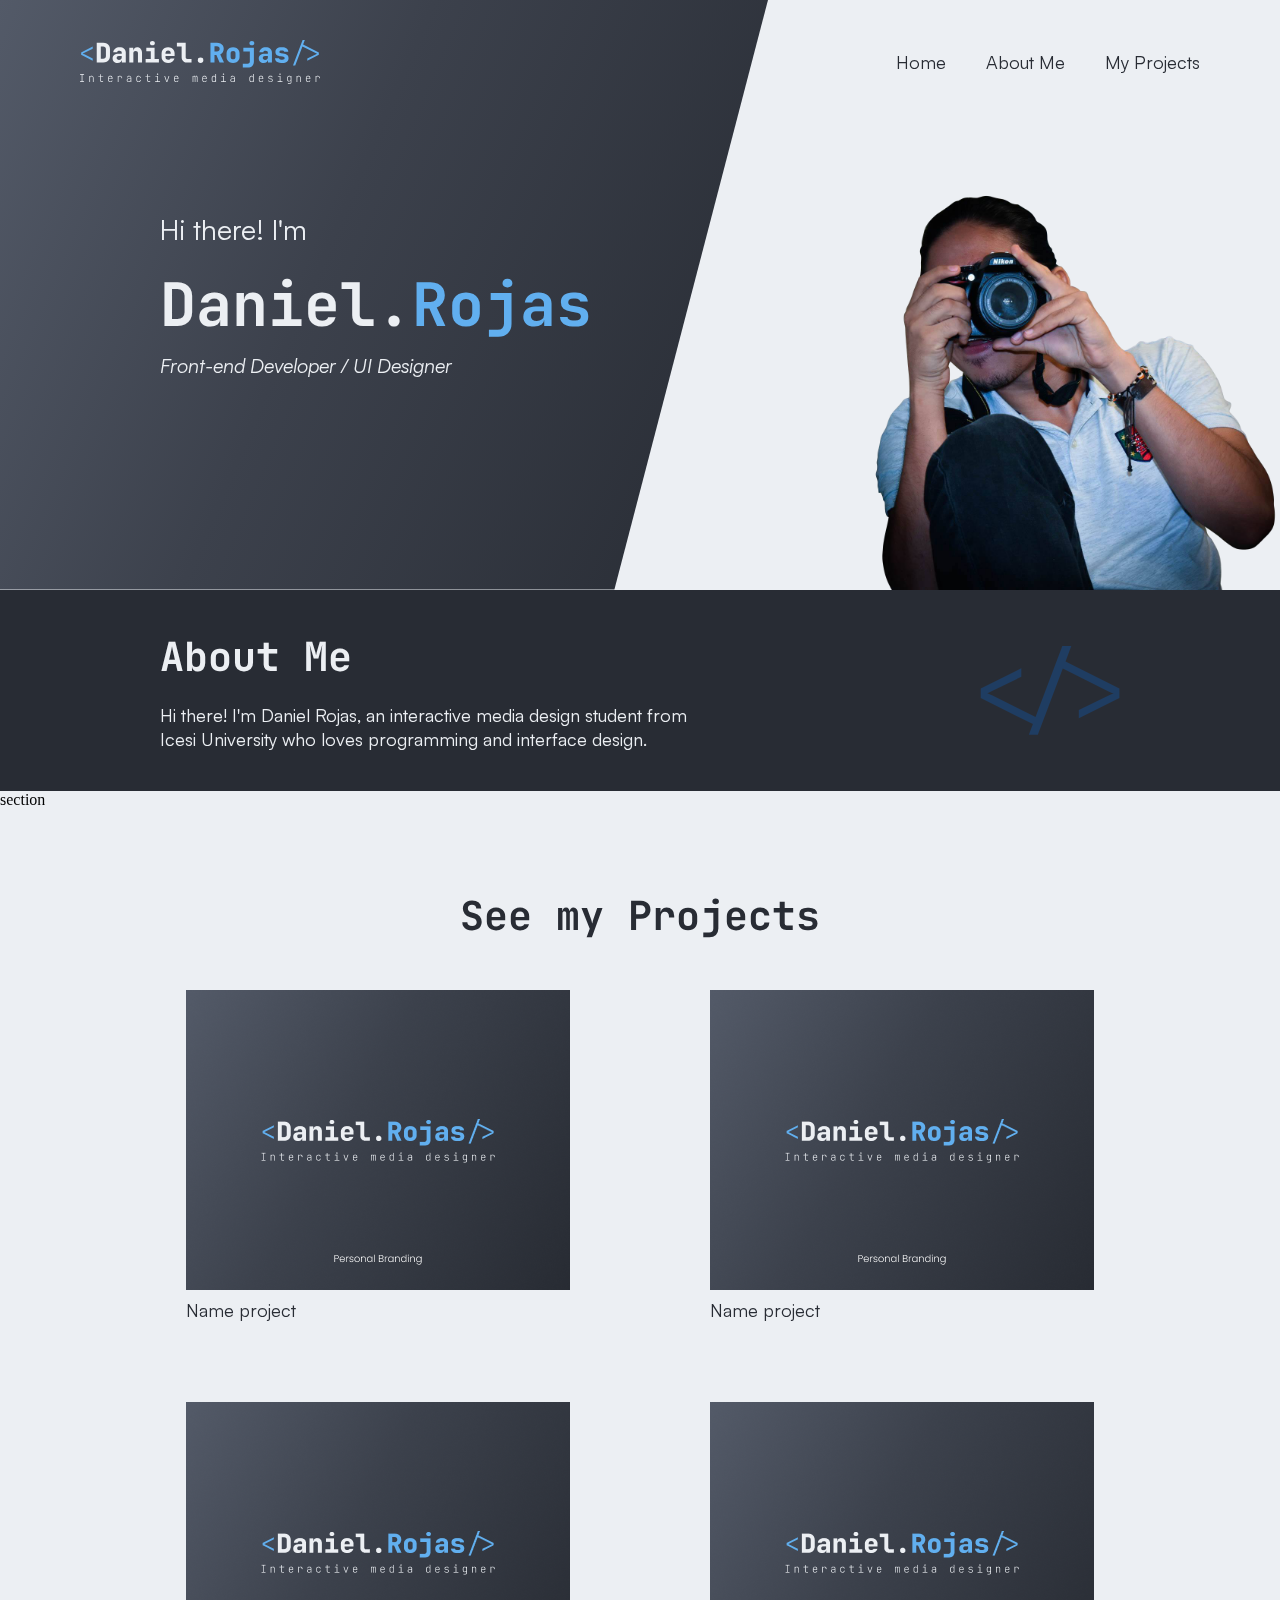
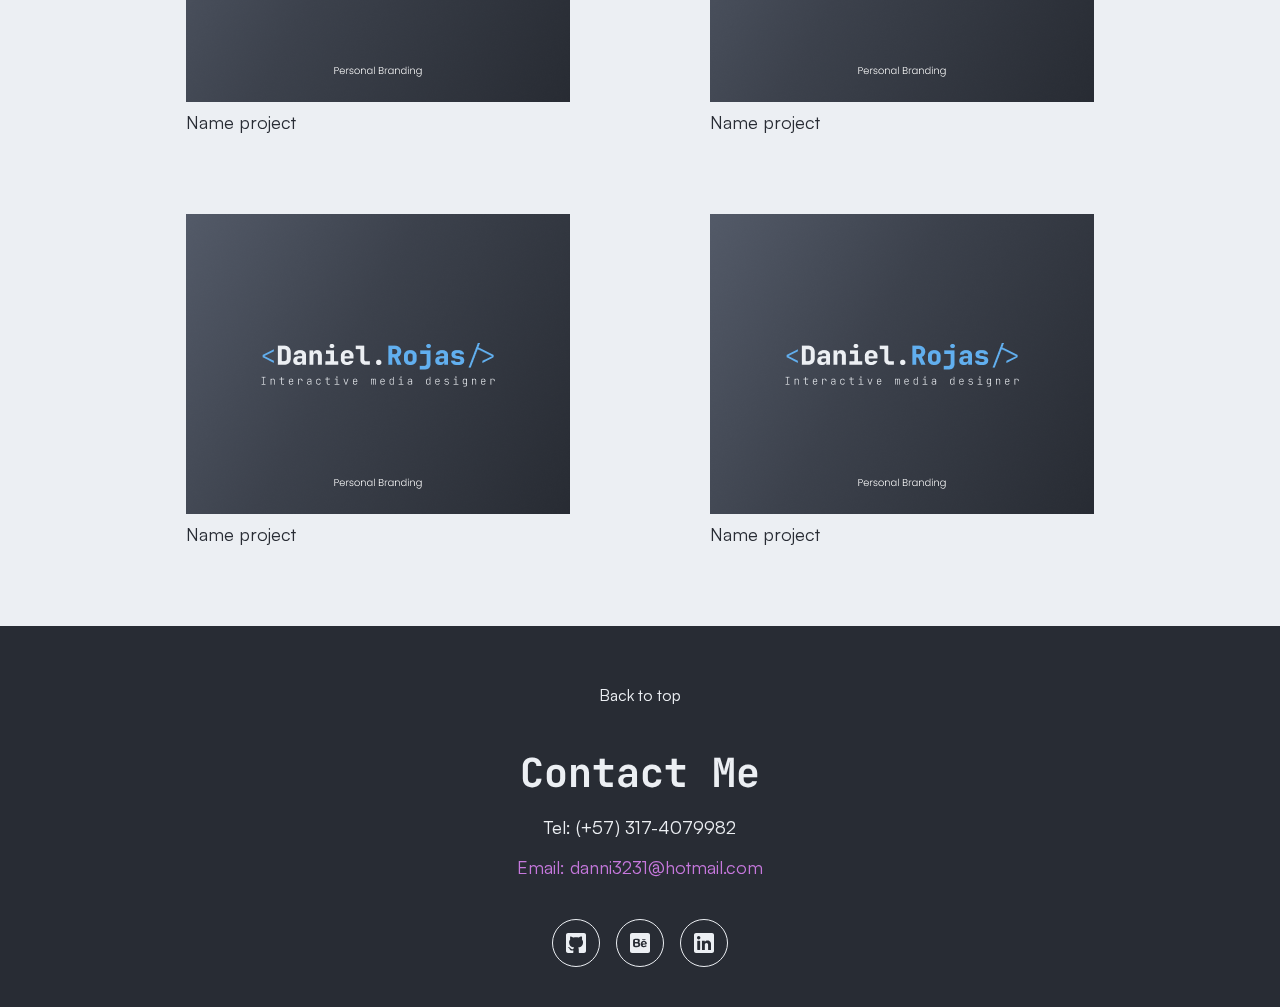
==== index.html @ ceee331d "gallery responsive" ====
<!DOCTYPE html>
<html lang="en">
   <head>
      <meta charset="UTF-8" />
      <meta http-equiv="X-UA-Compatible" content="IE=edge" />
      <meta name="viewport" content="width=device-width, initial-scale=1.0" />
      <link rel="shortcut icon" href="./images/element.svg" type="image/x-icon" />
      <link rel="stylesheet" href="./style/main.css" />
      <title>Daniel Rojas</title>
   </head>
   <body>
      <header class="header">
         <img class="header__logo" src="./images/logo.svg" alt="" />
         <nav class="header__nav">
            <a class="header__nav__link" href="">Home</a>
            <a class="header__nav__link" href="">About Me</a>
            <a class="header__nav__link" href="">My Projects</a>
         </nav>
      </header>

      <section class="landing">
         <div class="landing__info">
            <p class="white">Hi there! I'm</p>

            <h1 class="white">Daniel.<span class="blue">Rojas</span></h1>

            <h2 class="white">Front-end Developer / UI Designer</h2>
         </div>
         <div class="landing__photo">
            <img src="./images/photo.png" alt="" />
         </div>
      </section>

      <section class="infoCard">
         <div class="infoCard__text">
            <h1 class="white">About Me</h1>
            <p class="white">
               Hi there! I'm Daniel Rojas, an interactive media design student from Icesi University who loves
               programming and interface design.
            </p>
         </div>

         <img class="infoCard__element" src="./images/element.svg" alt="" />
      </section>
      <section class="abilities">section</section>

      <section class="gallery">
         <h1 class="gallery__title">See my Projects</h1>
         <section class="gallery__projects">
            <section class="project__preview">
               <img src="./images/personalBranding/preview.png" alt="" />
               <p>Name project</p>
            </section>

            <section class="project__preview">
               <img src="./images/personalBranding/preview.png" alt="" />
               <p>Name project</p>
            </section>

            <section class="project__preview">
               <img src="./images/personalBranding/preview.png" alt="" />
               <p>Name project</p>
            </section>

            <section class="project__preview">
               <img src="./images/personalBranding/preview.png" alt="" />
               <p>Name project</p>
            </section>

            <section class="project__preview">
               <img src="./images/personalBranding/preview.png" alt="" />
               <p>Name project</p>
            </section>

            <section class="project__preview">
               <img src="./images/personalBranding/preview.png" alt="" />
               <p>Name project</p>
            </section>
         </section>
      </section>

      <footer class="footer">
         <section class="footer__btnTop">
            <img src="." alt="" />
            <h2 class="white withoutItalic">Back to top</h2>
         </section>

         <section class="footer__data">
            <h1 class="white">Contact Me</h1>
            <p class="white"><b>Tel:</b> (+57) 317-4079982</p>
            <p class="pink"><b>Email:</b> danni3231@hotmail.com</p>
         </section>

         <section class="footer__networks">
            <img src="./images/git-ico.svg" alt="" />
            <img src="./images/behance_ico.svg" alt="" />
            <img src="./images/in-ico.svg" alt="" />
         </section>
      </footer>
   </body>
</html>
---- style/main.css ----
@charset "UTF-8";
@import url("https://fonts.googleapis.com/css2?family=JetBrains+Mono:ital,wght@0,300;0,400;0,700;1,300;1,400;1,700&display=swap");
* {
  margin: 0;
  -webkit-box-sizing: border-box;
          box-sizing: border-box;
}

body {
  background-color: #eceff3;
}

/**
 * @license
 *
 * Font Family: Satoshi
 * Designed by: Deni Anggara
 * URL: https://www.fontshare.com/fonts/satoshi
 * © 2021 Indian Type Foundry
 *
 * Font Styles:
 * Satoshi Variable(Variable font)
 * Satoshi Variable Italic(Variable font)
 * Satoshi Light
 * Satoshi Light Italic
 * Satoshi Regular
 * Satoshi Italic
 * Satoshi Medium
 * Satoshi Medium Italic
 * Satoshi Bold
 * Satoshi Bold Italic
 * Satoshi Black
 * Satoshi Black Italic
 *
*/
/**
* This is a variable font
* You can controll variable axes as shown below:
* font-variation-settings: 'wght' 900.0;
*
* available axes:

* 'wght' (range from 300.0 to 900.0)

*/
@font-face {
  font-family: "Satoshi-Variable";
  src: url("../fonts/Satoshi-Variable.woff2") format("woff2");
  font-weight: 300 900;
  font-display: swap;
  font-style: normal;
}

/**
* This is a variable font
* You can controll variable axes as shown below:
* font-variation-settings: 'wght' 900.0;
*
* available axes:

* 'wght' (range from 300.0 to 900.0)

*/
@font-face {
  font-family: "Satoshi-VariableItalic";
  src: url("../fonts/Satoshi-VariableItalic.woff2") format("woff2"), url("../fonts/Satoshi-VariableItalic.woff") format("woff"), url("../fonts/Satoshi-VariableItalic.ttf") format("truetype");
  font-weight: 300 900;
  font-display: swap;
  font-style: italic;
}

.white {
  color: #eceff3;
}

.blue {
  color: #61afef;
}

.pink {
  color: #c678dd;
}

h1 {
  color: #282c34;
  font-family: "JetBrains Mono", monospace;
  font-size: 40px;
  font-weight: bold;
}

h2 {
  color: #282c34;
  font-family: "Satoshi-VariableItalic";
  font-size: 16px;
  font-variation-settings: "wght" 400;
}

h2.withoutItalic {
  font-family: "Satoshi-Variable" !important;
}

p {
  color: #282c34;
  font-family: "Satoshi-Variable";
  font-size: 18px;
  font-variation-settings: "wght" 400;
}

a {
  color: #282c34;
  font-family: "Satoshi-Variable";
  font-size: 18px;
  font-variation-settings: "wght" 400;
  text-decoration: none;
}

a :visited {
  color: #282c34;
}

.header {
  width: 100%;
  padding: 40px 80px;
  display: -webkit-box;
  display: -ms-flexbox;
  display: flex;
  -webkit-box-pack: justify;
      -ms-flex-pack: justify;
          justify-content: space-between;
  -webkit-box-align: center;
      -ms-flex-align: center;
          align-items: center;
  position: absolute;
  z-index: 2;
}

.header__logo {
  width: 240px;
}

.header__nav {
  display: -webkit-box;
  display: -ms-flexbox;
  display: flex;
  gap: 40px;
}

.project__preview {
  width: 384px;
  display: -webkit-box;
  display: -ms-flexbox;
  display: flex;
  -webkit-box-orient: vertical;
  -webkit-box-direction: normal;
      -ms-flex-direction: column;
          flex-direction: column;
  gap: 8px;
}

.landing {
  height: -webkit-fit-content;
  height: -moz-fit-content;
  height: fit-content;
  display: -webkit-box;
  display: -ms-flexbox;
  display: flex;
}

.landing__info {
  width: 60%;
  padding-right: 180px;
  padding-left: 160px;
  background: linear-gradient(113.3deg, #535a68 0%, #3c414c 42.54%, #272b33 100%);
  display: -webkit-box;
  display: -ms-flexbox;
  display: flex;
  -webkit-box-orient: vertical;
  -webkit-box-direction: normal;
      -ms-flex-direction: column;
          flex-direction: column;
  -webkit-box-pack: center;
      -ms-flex-pack: center;
          justify-content: center;
  -webkit-clip-path: polygon(0 0, 100% 0%, 80% 100%, 0% 100%);
          clip-path: polygon(0 0, 100% 0%, 80% 100%, 0% 100%);
}

.landing__info p {
  font-size: 28px;
  max-width: 540px;
  margin-bottom: 16px;
}

.landing__info h1 {
  font-size: 60px;
  margin-bottom: 8px;
}

.landing__info h2 {
  font-size: 20px;
}

.landing__photo {
  width: 40%;
  padding-top: 180px;
  height: -webkit-fit-content;
  height: -moz-fit-content;
  height: fit-content;
  display: -webkit-box;
  display: -ms-flexbox;
  display: flex;
  -webkit-box-pack: end;
      -ms-flex-pack: end;
          justify-content: flex-end;
  -webkit-box-align: end;
      -ms-flex-align: end;
          align-items: flex-end;
}

.landing__photo img {
  width: 80%;
}

.infoCard {
  width: 100%;
  padding: 40px 160px;
  background-color: #282c34;
  display: -webkit-box;
  display: -ms-flexbox;
  display: flex;
  -webkit-box-pack: justify;
      -ms-flex-pack: justify;
          justify-content: space-between;
}

.infoCard__text {
  max-width: 55%;
}

.infoCard__text h1 {
  margin-bottom: 20px;
}

.infoCard__element {
  min-width: 140px;
  mix-blend-mode: overlay;
}

.gallery {
  width: 100%;
  padding: 80px;
  display: -webkit-box;
  display: -ms-flexbox;
  display: flex;
  -webkit-box-orient: vertical;
  -webkit-box-direction: normal;
      -ms-flex-direction: column;
          flex-direction: column;
}

.gallery__title {
  -ms-flex-item-align: center;
      -ms-grid-row-align: center;
      align-self: center;
  margin-bottom: 48px;
}

.gallery__projects {
  width: 100%;
  display: -webkit-box;
  display: -ms-flexbox;
  display: flex;
  -ms-flex-wrap: wrap;
      flex-wrap: wrap;
  -webkit-box-pack: center;
      -ms-flex-pack: center;
          justify-content: center;
  -webkit-box-align: center;
      -ms-flex-align: center;
          align-items: center;
  gap: 80px 140px;
}

.footer {
  width: 100;
  padding: 40px 80px;
  background-color: #282c34;
  display: -webkit-box;
  display: -ms-flexbox;
  display: flex;
  -webkit-box-orient: vertical;
  -webkit-box-direction: normal;
      -ms-flex-direction: column;
          flex-direction: column;
  -webkit-box-align: center;
      -ms-flex-align: center;
          align-items: center;
  -webkit-box-pack: center;
      -ms-flex-pack: center;
          justify-content: center;
  gap: 40px;
}

.footer__data {
  display: -webkit-box;
  display: -ms-flexbox;
  display: flex;
  -webkit-box-orient: vertical;
  -webkit-box-direction: normal;
      -ms-flex-direction: column;
          flex-direction: column;
  gap: 16px;
  -webkit-box-align: center;
      -ms-flex-align: center;
          align-items: center;
}

.footer__networks {
  display: -webkit-box;
  display: -ms-flexbox;
  display: flex;
  -webkit-box-align: center;
      -ms-flex-align: center;
          align-items: center;
  gap: 16px;
}

.footer__networks img:hover {
  cursor: pointer;
}
/*# sourceMappingURL=main.css.map */
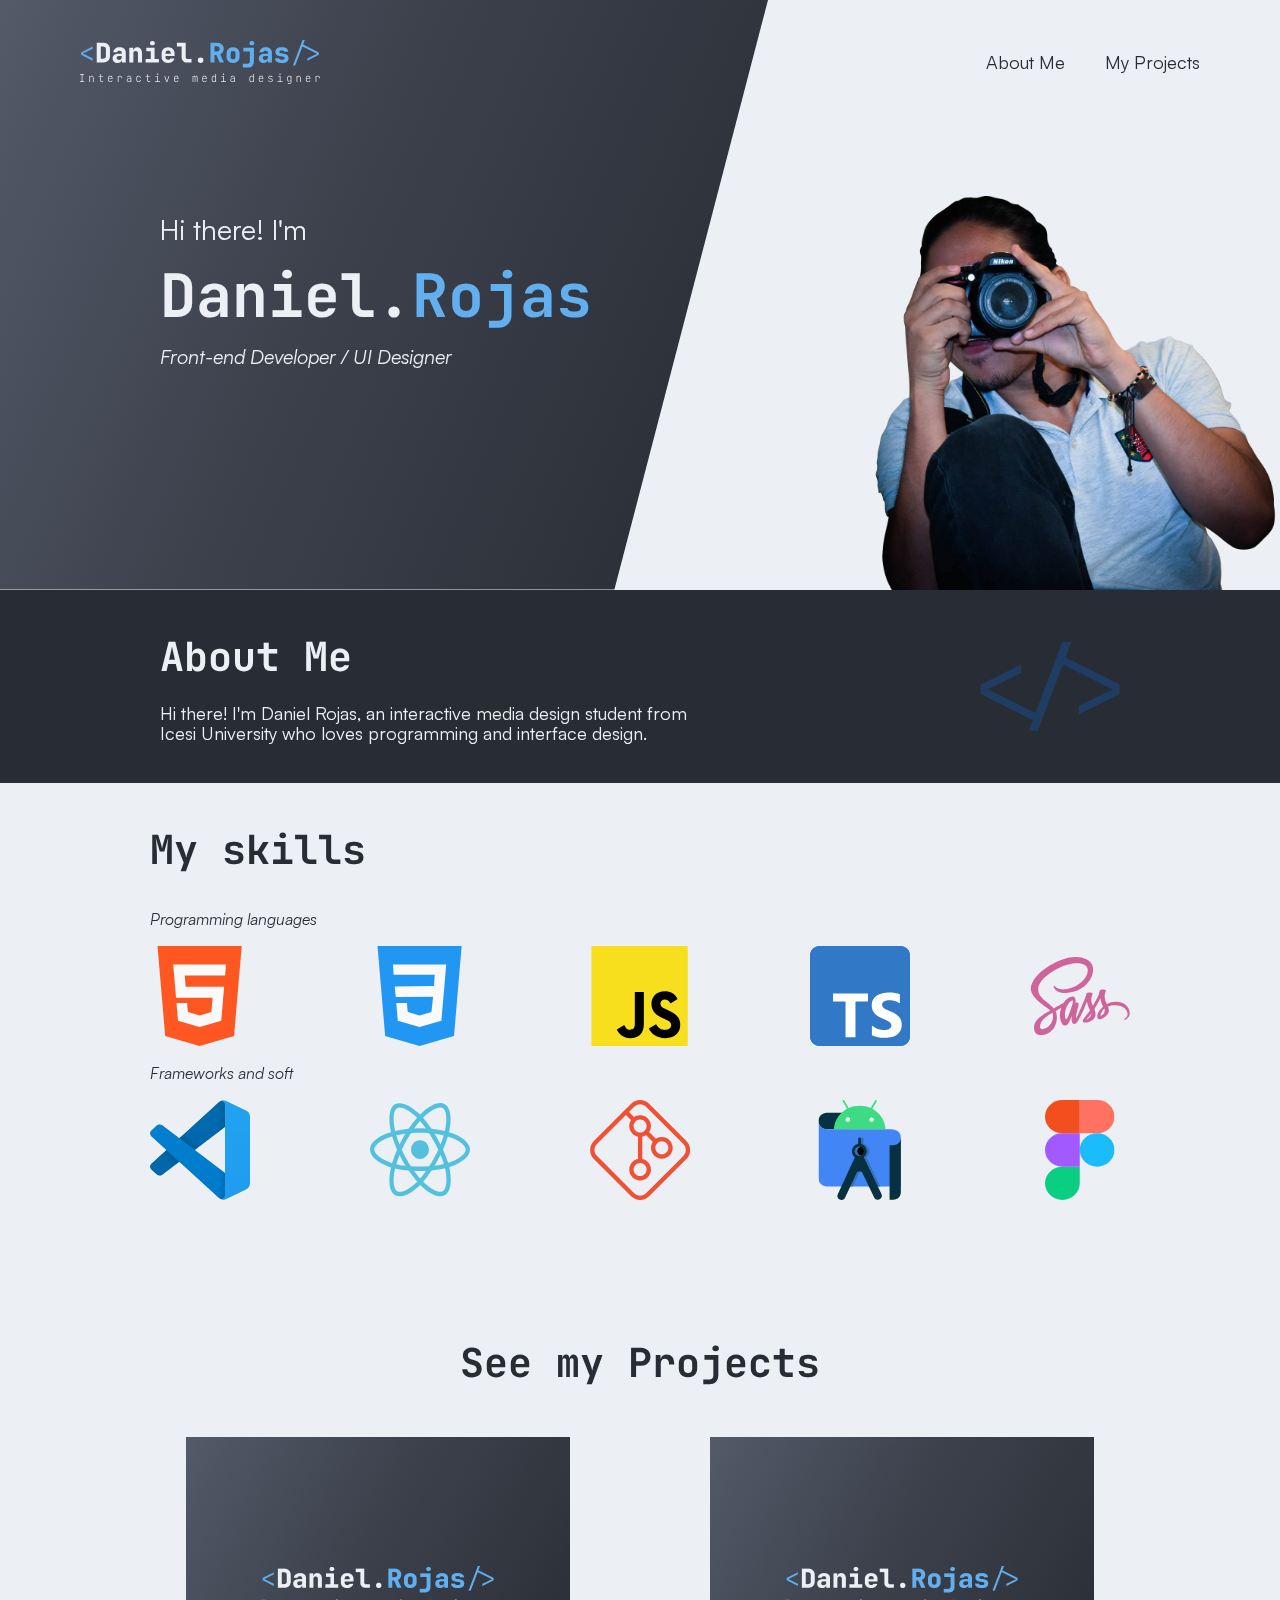
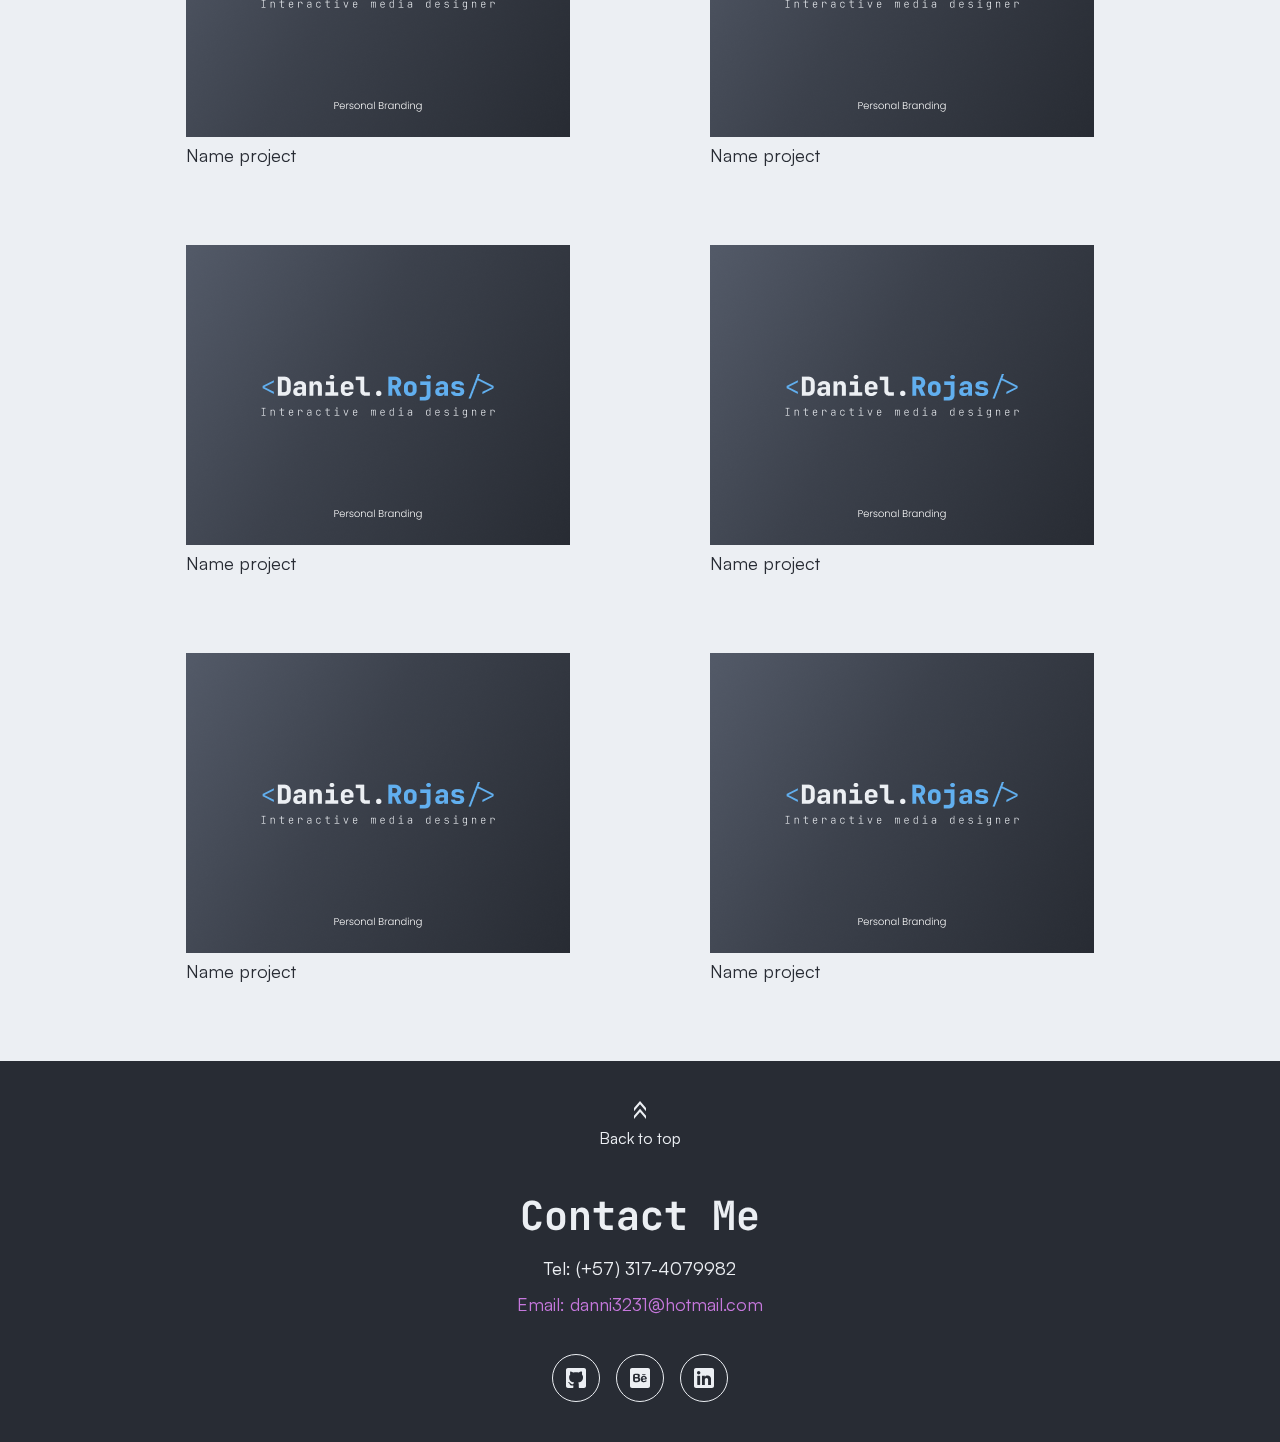
==== commit 573bd479: "added apps" ====
--- a/index.html
+++ b/index.html
@@ -12,9 +12,8 @@
       <header class="header">
          <img class="header__logo" src="./images/logo.svg" alt="" />
          <nav class="header__nav">
-            <a class="header__nav__link" href="">Home</a>
-            <a class="header__nav__link" href="">About Me</a>
-            <a class="header__nav__link" href="">My Projects</a>
+            <a class="header__nav__link" href="#about">About Me</a>
+            <a class="header__nav__link" href="#myWorks">My Projects</a>
          </nav>
       </header>
 
@@ -22,7 +21,7 @@
          <div class="landing__info">
             <p class="white">Hi there! I'm</p>
 
-            <h1 class="white">Daniel.<span class="blue">Rojas</span></h1>
+            <h1 class="white">Daniel.<span class="blue nameAnimation">Rojas</span></h1>
 
             <h2 class="white">Front-end Developer / UI Designer</h2>
          </div>
@@ -31,7 +30,7 @@
          </div>
       </section>
 
-      <section class="infoCard">
+      <section class="infoCard" id="about">
          <div class="infoCard__text">
             <h1 class="white">About Me</h1>
             <p class="white">
@@ -42,9 +41,34 @@
 
          <img class="infoCard__element" src="./images/element.svg" alt="" />
       </section>
-      <section class="abilities">section</section>
+      <section class="abilities">
+         <section class="abilities__description"></section>
+         <section class="abilities__skills"></section>
+         <section class="abilities__apps">
+            <h1>My skills</h1>
+            <h2>Programming languages</h2>
+            <div class="abilities__apps__container">
+               <img src="./images/appsIcons/html.svg" alt="" />
+               <img src="./images/appsIcons/css.svg" alt="" />
+               <img src="./images/appsIcons/javascript.svg" alt="" />
+               <img src="./images/appsIcons/typeScript.svg" alt="" />
+               <img src="./images/appsIcons/sass.svg" alt="" />
+            </div>
 
-      <section class="gallery">
+            <h2>Frameworks and soft</h2>
+            <div class="abilities__apps__container">
+               <img src="./images/appsIcons/Visual_Studio_Code.svg" alt="" />
+               <img src="./images/appsIcons/react.svg" alt="" />
+               <img src="./images/appsIcons/git.svg" alt="" />
+               <img src="./images/appsIcons/android-studio.svg" alt="" />
+               <img src="./images/appsIcons/figma.svg" alt="" />
+            </div>
+
+            <div class="abilities__apps__container"></div>
+         </section>
+      </section>
+
+      <section class="gallery" id="myWorks">
          <h1 class="gallery__title">See my Projects</h1>
          <section class="gallery__projects">
             <section class="project__preview">
@@ -80,15 +104,15 @@
       </section>
 
       <footer class="footer">
-         <section class="footer__btnTop">
-            <img src="." alt="" />
+         <section class="footer__btnTop btnTopAnimation clickable">
+            <img src="./images/top-ico.svg" alt="" />
             <h2 class="white withoutItalic">Back to top</h2>
          </section>
 
          <section class="footer__data">
             <h1 class="white">Contact Me</h1>
             <p class="white"><b>Tel:</b> (+57) 317-4079982</p>
-            <p class="pink"><b>Email:</b> danni3231@hotmail.com</p>
+            <p class="pink emailAnimation clickable"><b>Email:</b> danni3231@hotmail.com</p>
          </section>
 
          <section class="footer__networks">
--- a/style/main.css
+++ b/style/main.css
@@ -8,6 +8,10 @@
 
 body {
   background-color: #eceff3;
+}
+
+.clickable {
+  cursor: pointer;
 }
 
 /**
@@ -103,6 +107,7 @@
   color: #282c34;
   font-family: "Satoshi-Variable";
   font-size: 18px;
+  line-height: 20px;
   font-variation-settings: "wght" 400;
 }
 
@@ -118,6 +123,101 @@
   color: #282c34;
 }
 
+@-webkit-keyframes nameAnimation {
+  0% {
+    color: #61afef;
+  }
+  25% {
+    color: #c678dd;
+  }
+  50% {
+    color: #e06c75;
+  }
+  90% {
+    color: #98c379;
+  }
+  100% {
+    color: #61afef;
+  }
+}
+
+@keyframes nameAnimation {
+  0% {
+    color: #61afef;
+  }
+  25% {
+    color: #c678dd;
+  }
+  50% {
+    color: #e06c75;
+  }
+  90% {
+    color: #98c379;
+  }
+  100% {
+    color: #61afef;
+  }
+}
+
+@-webkit-keyframes topAnimation {
+  0% {
+    -webkit-transform: translateY(0);
+            transform: translateY(0);
+  }
+  50% {
+    -webkit-transform: translateY(-10px);
+            transform: translateY(-10px);
+  }
+  100% {
+    -webkit-transform: translateY(0);
+            transform: translateY(0);
+  }
+}
+
+@keyframes topAnimation {
+  0% {
+    -webkit-transform: translateY(0);
+            transform: translateY(0);
+  }
+  50% {
+    -webkit-transform: translateY(-10px);
+            transform: translateY(-10px);
+  }
+  100% {
+    -webkit-transform: translateY(0);
+            transform: translateY(0);
+  }
+}
+
+.nameAnimation {
+  -webkit-animation-name: nameAnimation;
+          animation-name: nameAnimation;
+  -webkit-animation-duration: 12s;
+          animation-duration: 12s;
+  -webkit-animation-timing-function: ease-out;
+          animation-timing-function: ease-out;
+  -webkit-animation-iteration-count: infinite;
+          animation-iteration-count: infinite;
+}
+
+.emailAnimation:hover {
+  font-size: 20px;
+  color: #ac3bce;
+}
+
+.btnTopAnimation:hover img {
+  -webkit-animation-name: topAnimation;
+          animation-name: topAnimation;
+  -webkit-animation-timing-function: linear;
+          animation-timing-function: linear;
+  -webkit-animation-duration: 1s;
+          animation-duration: 1s;
+  -webkit-animation-iteration-count: infinite;
+          animation-iteration-count: infinite;
+  -webkit-transform-origin: bottom;
+          transform-origin: bottom;
+}
+
 .header {
   width: 100%;
   padding: 40px 80px;
@@ -246,6 +346,57 @@
   mix-blend-mode: overlay;
 }
 
+.abilities {
+  width: 100%;
+  padding: 40px 160px;
+  display: -webkit-box;
+  display: -ms-flexbox;
+  display: flex;
+  -webkit-box-orient: vertical;
+  -webkit-box-direction: normal;
+      -ms-flex-direction: column;
+          flex-direction: column;
+  -webkit-box-align: center;
+      -ms-flex-align: center;
+          align-items: center;
+}
+
+.abilities__apps {
+  width: -webkit-fit-content;
+  width: -moz-fit-content;
+  width: fit-content;
+  display: -webkit-box;
+  display: -ms-flexbox;
+  display: flex;
+  -webkit-box-orient: vertical;
+  -webkit-box-direction: normal;
+      -ms-flex-direction: column;
+          flex-direction: column;
+  gap: 16px;
+}
+
+.abilities__apps h1 {
+  margin-bottom: 16px;
+}
+
+.abilities__apps__container {
+  width: -webkit-fit-content;
+  width: -moz-fit-content;
+  width: fit-content;
+  display: -webkit-box;
+  display: -ms-flexbox;
+  display: flex;
+  -webkit-box-align: center;
+      -ms-flex-align: center;
+          align-items: center;
+  gap: 120px;
+}
+
+.abilities__apps__container img {
+  width: 100px;
+  max-height: 100px;
+}
+
 .gallery {
   width: 100%;
   padding: 80px;
@@ -301,6 +452,20 @@
   gap: 40px;
 }
 
+.footer__btnTop {
+  display: -webkit-box;
+  display: -ms-flexbox;
+  display: flex;
+  -webkit-box-orient: vertical;
+  -webkit-box-direction: normal;
+      -ms-flex-direction: column;
+          flex-direction: column;
+  -webkit-box-align: center;
+      -ms-flex-align: center;
+          align-items: center;
+  gap: 8px;
+}
+
 .footer__data {
   display: -webkit-box;
   display: -ms-flexbox;
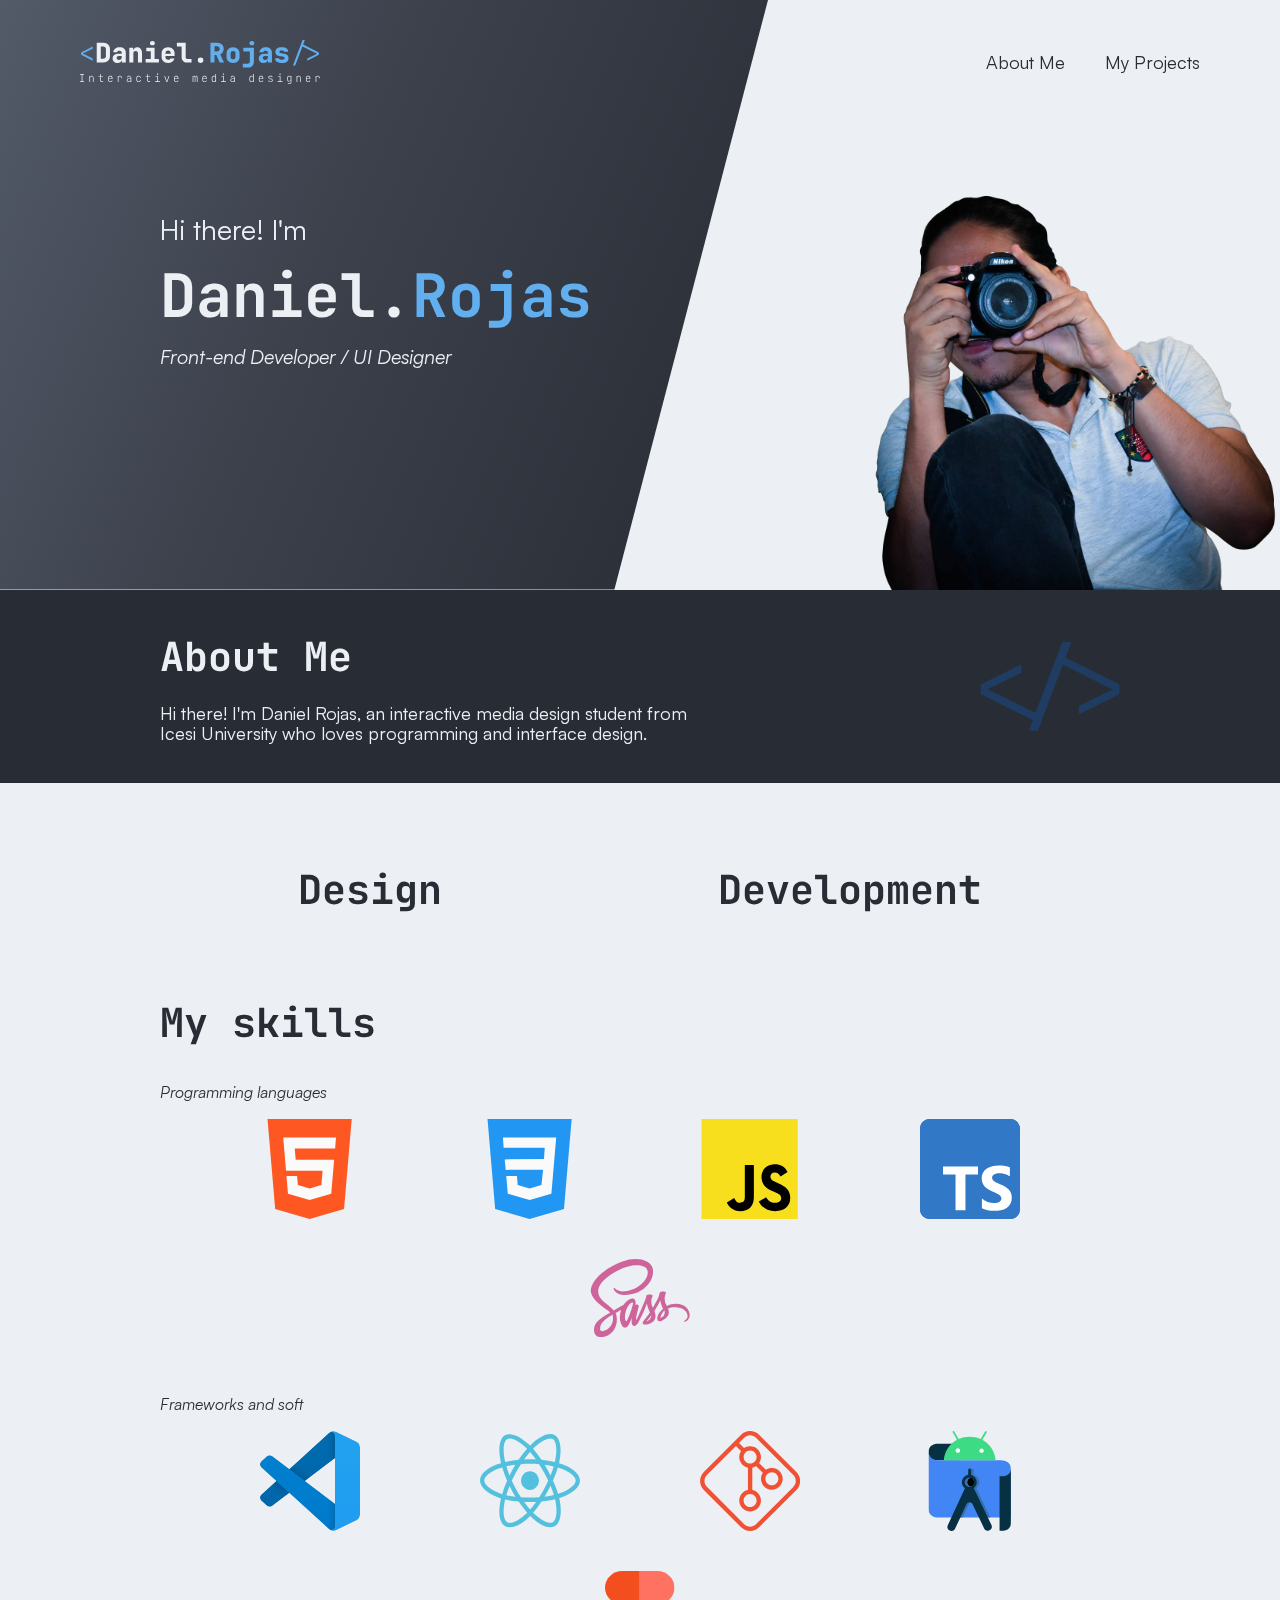
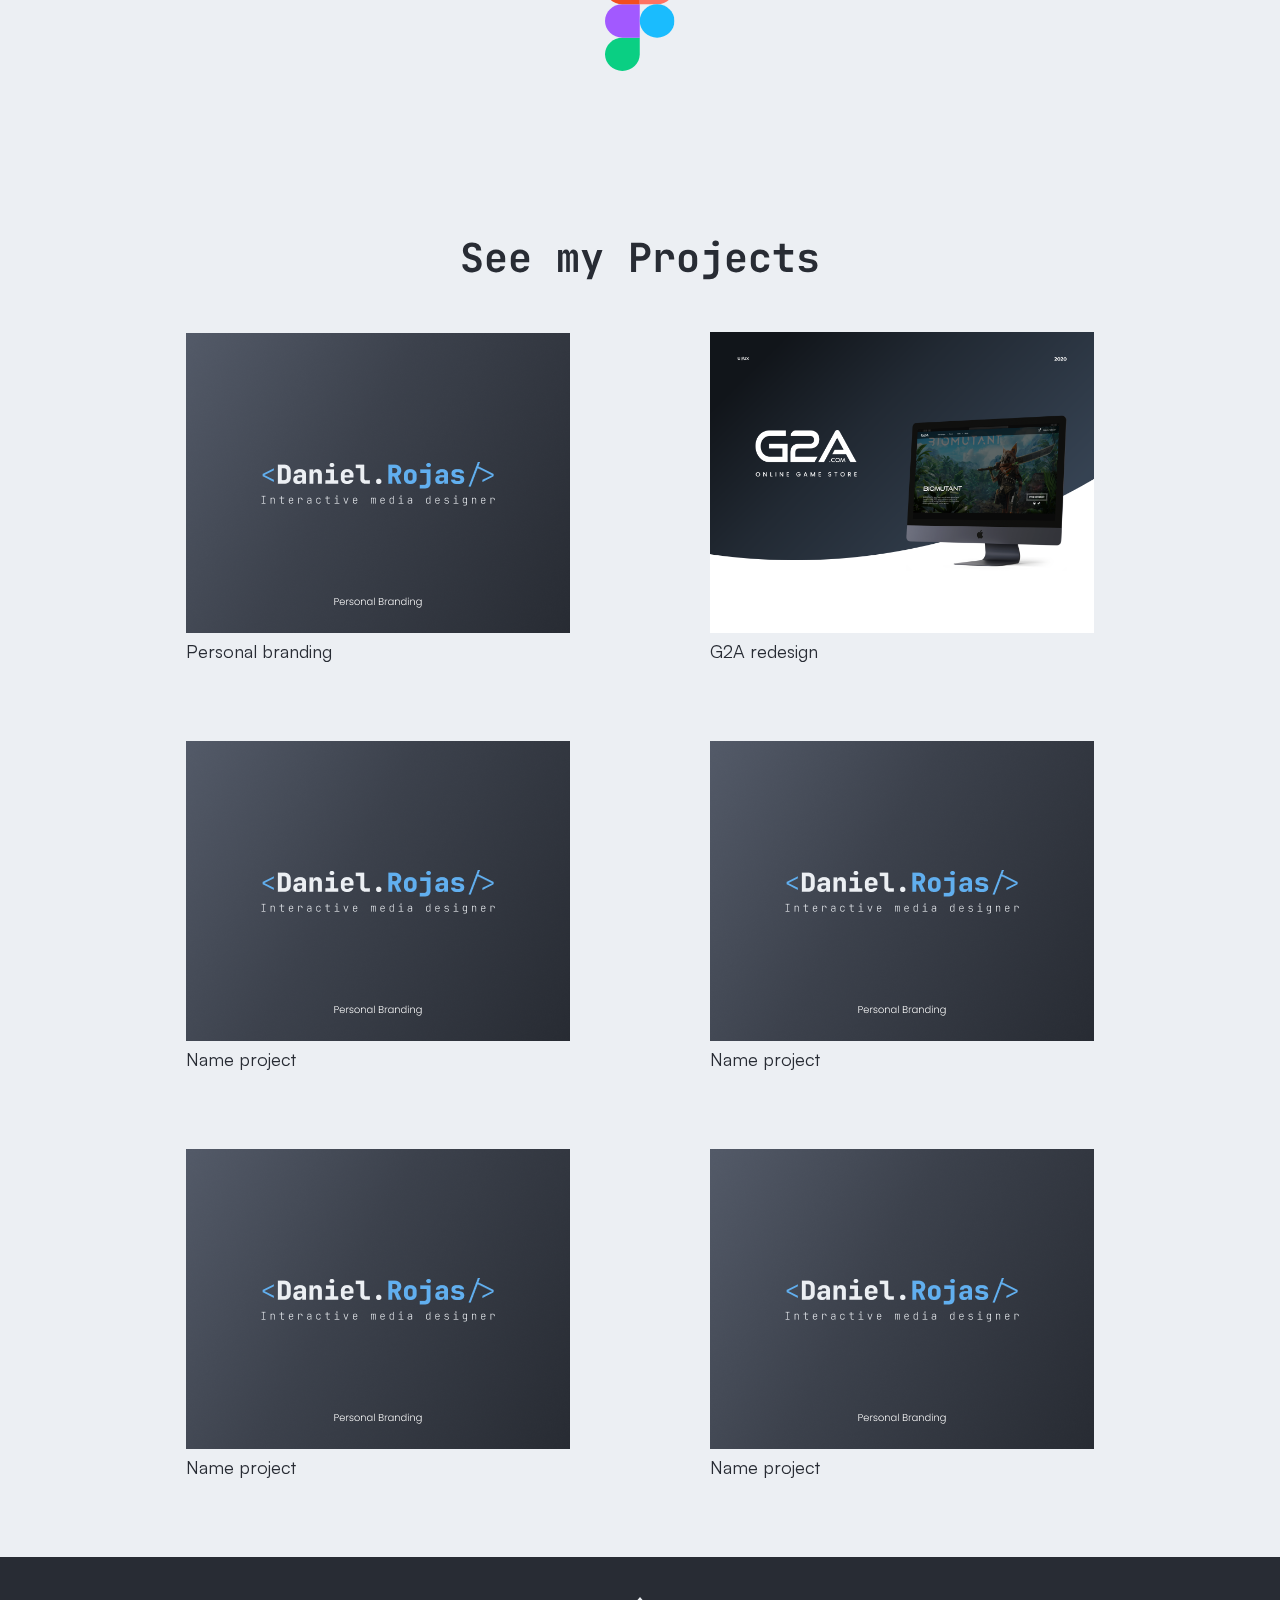
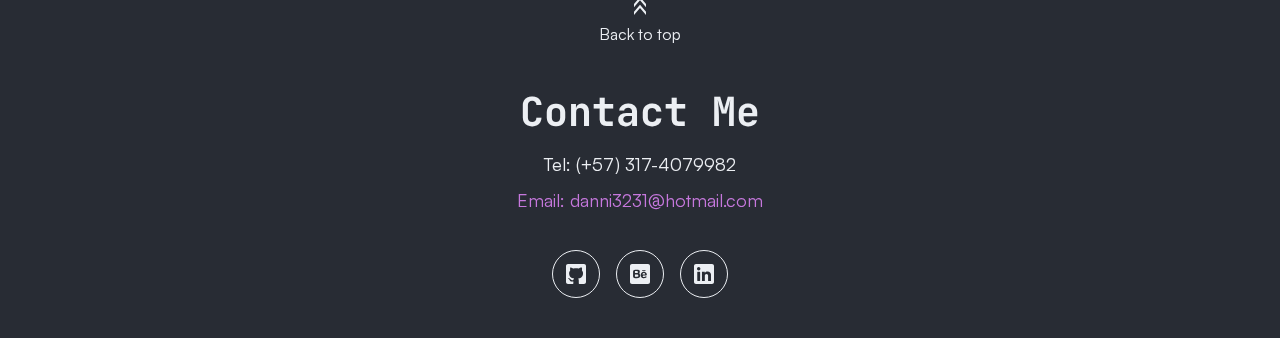
==== commit a7eda333: "added logic projects" ====
--- a/index.html
+++ b/index.html
@@ -9,8 +9,13 @@
       <title>Daniel Rojas</title>
    </head>
    <body>
-      <header class="header">
-         <img class="header__logo" src="./images/logo.svg" alt="" />
+      <header class="header" id="header">
+         <img
+            class="header__logo clickable"
+            src="./images/logo.svg"
+            alt=""
+            onclick="javascript:location.href='index.html'"
+         />
          <nav class="header__nav">
             <a class="header__nav__link" href="#about">About Me</a>
             <a class="header__nav__link" href="#myWorks">My Projects</a>
@@ -41,9 +46,18 @@
 
          <img class="infoCard__element" src="./images/element.svg" alt="" />
       </section>
+
       <section class="abilities">
-         <section class="abilities__description"></section>
-         <section class="abilities__skills"></section>
+         <section class="abilities__description">
+            <section>
+               <h1>Design</h1>
+               <p></p>
+            </section>
+            <section>
+               <h1>Development</h1>
+               <p></p>
+            </section>
+         </section>
          <section class="abilities__apps">
             <h1>My skills</h1>
             <h2>Programming languages</h2>
@@ -56,47 +70,45 @@
             </div>
 
             <h2>Frameworks and soft</h2>
-            <div class="abilities__apps__container">
+            <div class="abilities__apps__container withoutMargin">
                <img src="./images/appsIcons/Visual_Studio_Code.svg" alt="" />
                <img src="./images/appsIcons/react.svg" alt="" />
                <img src="./images/appsIcons/git.svg" alt="" />
                <img src="./images/appsIcons/android-studio.svg" alt="" />
                <img src="./images/appsIcons/figma.svg" alt="" />
             </div>
-
-            <div class="abilities__apps__container"></div>
          </section>
       </section>
 
       <section class="gallery" id="myWorks">
          <h1 class="gallery__title">See my Projects</h1>
          <section class="gallery__projects">
-            <section class="project__preview">
+            <section class="project__preview clickable" href="project1.html">
+               <img src="./images/personalBranding/preview.png" alt="" />
+               <p>Personal branding</p>
+            </section>
+
+            <section class="project__preview clickable">
+               <img src="./images/G2A/preview.png" alt="" />
+               <p>G2A redesign</p>
+            </section>
+
+            <section class="project__preview clickable">
                <img src="./images/personalBranding/preview.png" alt="" />
                <p>Name project</p>
             </section>
 
-            <section class="project__preview">
+            <section class="project__preview clickable">
                <img src="./images/personalBranding/preview.png" alt="" />
                <p>Name project</p>
             </section>
 
-            <section class="project__preview">
+            <section class="project__preview clickable">
                <img src="./images/personalBranding/preview.png" alt="" />
                <p>Name project</p>
             </section>
 
-            <section class="project__preview">
-               <img src="./images/personalBranding/preview.png" alt="" />
-               <p>Name project</p>
-            </section>
-
-            <section class="project__preview">
-               <img src="./images/personalBranding/preview.png" alt="" />
-               <p>Name project</p>
-            </section>
-
-            <section class="project__preview">
+            <section class="project__preview clickable">
                <img src="./images/personalBranding/preview.png" alt="" />
                <p>Name project</p>
             </section>
@@ -104,7 +116,7 @@
       </section>
 
       <footer class="footer">
-         <section class="footer__btnTop btnTopAnimation clickable">
+         <section class="footer__btnTop btnTopAnimation clickable" onclick="javascript:location.href='#header'">
             <img src="./images/top-ico.svg" alt="" />
             <h2 class="white withoutItalic">Back to top</h2>
          </section>
@@ -122,4 +134,6 @@
          </section>
       </footer>
    </body>
+
+   <script src="./scripts/index.js"></script>
 </html>
--- a/style/main.css
+++ b/style/main.css
@@ -12,6 +12,20 @@
 
 .clickable {
   cursor: pointer;
+}
+
+.withoutMargin {
+  margin: 0px !important;
+}
+
+.hidden {
+  display: none !important;
+}
+
+.show {
+  display: -webkit-box;
+  display: -ms-flexbox;
+  display: flex;
 }
 
 /**
@@ -234,15 +248,51 @@
   z-index: 2;
 }
 
+.header--v2 {
+  padding: 0px;
+  padding-right: 80px;
+  position: relative;
+}
+
+.header--v2 .header__logo__container {
+  padding: 40px 80px;
+  padding-right: 160px;
+  -webkit-clip-path: polygon(0 0, 100% 0%, 80% 100%, 0% 100%);
+          clip-path: polygon(0 0, 100% 0%, 80% 100%, 0% 100%);
+}
+
 .header__logo {
   width: 240px;
 }
 
+.header__logo__container {
+  background: linear-gradient(113.3deg, #535a68 0%, #3c414c 42.54%, #272b33 100%);
+}
+
 .header__nav {
   display: -webkit-box;
   display: -ms-flexbox;
   display: flex;
   gap: 40px;
+}
+
+.project {
+  width: 100%;
+  padding: 80px 160px;
+  display: -webkit-box;
+  display: -ms-flexbox;
+  display: flex;
+  -webkit-box-orient: vertical;
+  -webkit-box-direction: normal;
+      -ms-flex-direction: column;
+          flex-direction: column;
+  -webkit-box-align: center;
+      -ms-flex-align: center;
+          align-items: center;
+}
+
+.project__img {
+  width: 100%;
 }
 
 .project__preview {
@@ -348,17 +398,27 @@
 
 .abilities {
   width: 100%;
-  padding: 40px 160px;
-  display: -webkit-box;
-  display: -ms-flexbox;
-  display: flex;
-  -webkit-box-orient: vertical;
-  -webkit-box-direction: normal;
-      -ms-flex-direction: column;
-          flex-direction: column;
-  -webkit-box-align: center;
-      -ms-flex-align: center;
-          align-items: center;
+  padding: 80px 160px;
+  display: -webkit-box;
+  display: -ms-flexbox;
+  display: flex;
+  -webkit-box-orient: vertical;
+  -webkit-box-direction: normal;
+      -ms-flex-direction: column;
+          flex-direction: column;
+  -webkit-box-align: center;
+      -ms-flex-align: center;
+          align-items: center;
+  gap: 80px;
+}
+
+.abilities__description {
+  width: 100%;
+  display: -webkit-box;
+  display: -ms-flexbox;
+  display: flex;
+  -ms-flex-pack: distribute;
+      justify-content: space-around;
 }
 
 .abilities__apps {
@@ -380,16 +440,19 @@
 }
 
 .abilities__apps__container {
-  width: -webkit-fit-content;
-  width: -moz-fit-content;
-  width: fit-content;
-  display: -webkit-box;
-  display: -ms-flexbox;
-  display: flex;
-  -webkit-box-align: center;
-      -ms-flex-align: center;
-          align-items: center;
-  gap: 120px;
+  display: -webkit-box;
+  display: -ms-flexbox;
+  display: flex;
+  -webkit-box-align: center;
+      -ms-flex-align: center;
+          align-items: center;
+  -webkit-box-pack: center;
+      -ms-flex-pack: center;
+          justify-content: center;
+  -ms-flex-wrap: wrap;
+      flex-wrap: wrap;
+  gap: 40px 120px;
+  margin-bottom: 40px;
 }
 
 .abilities__apps__container img {
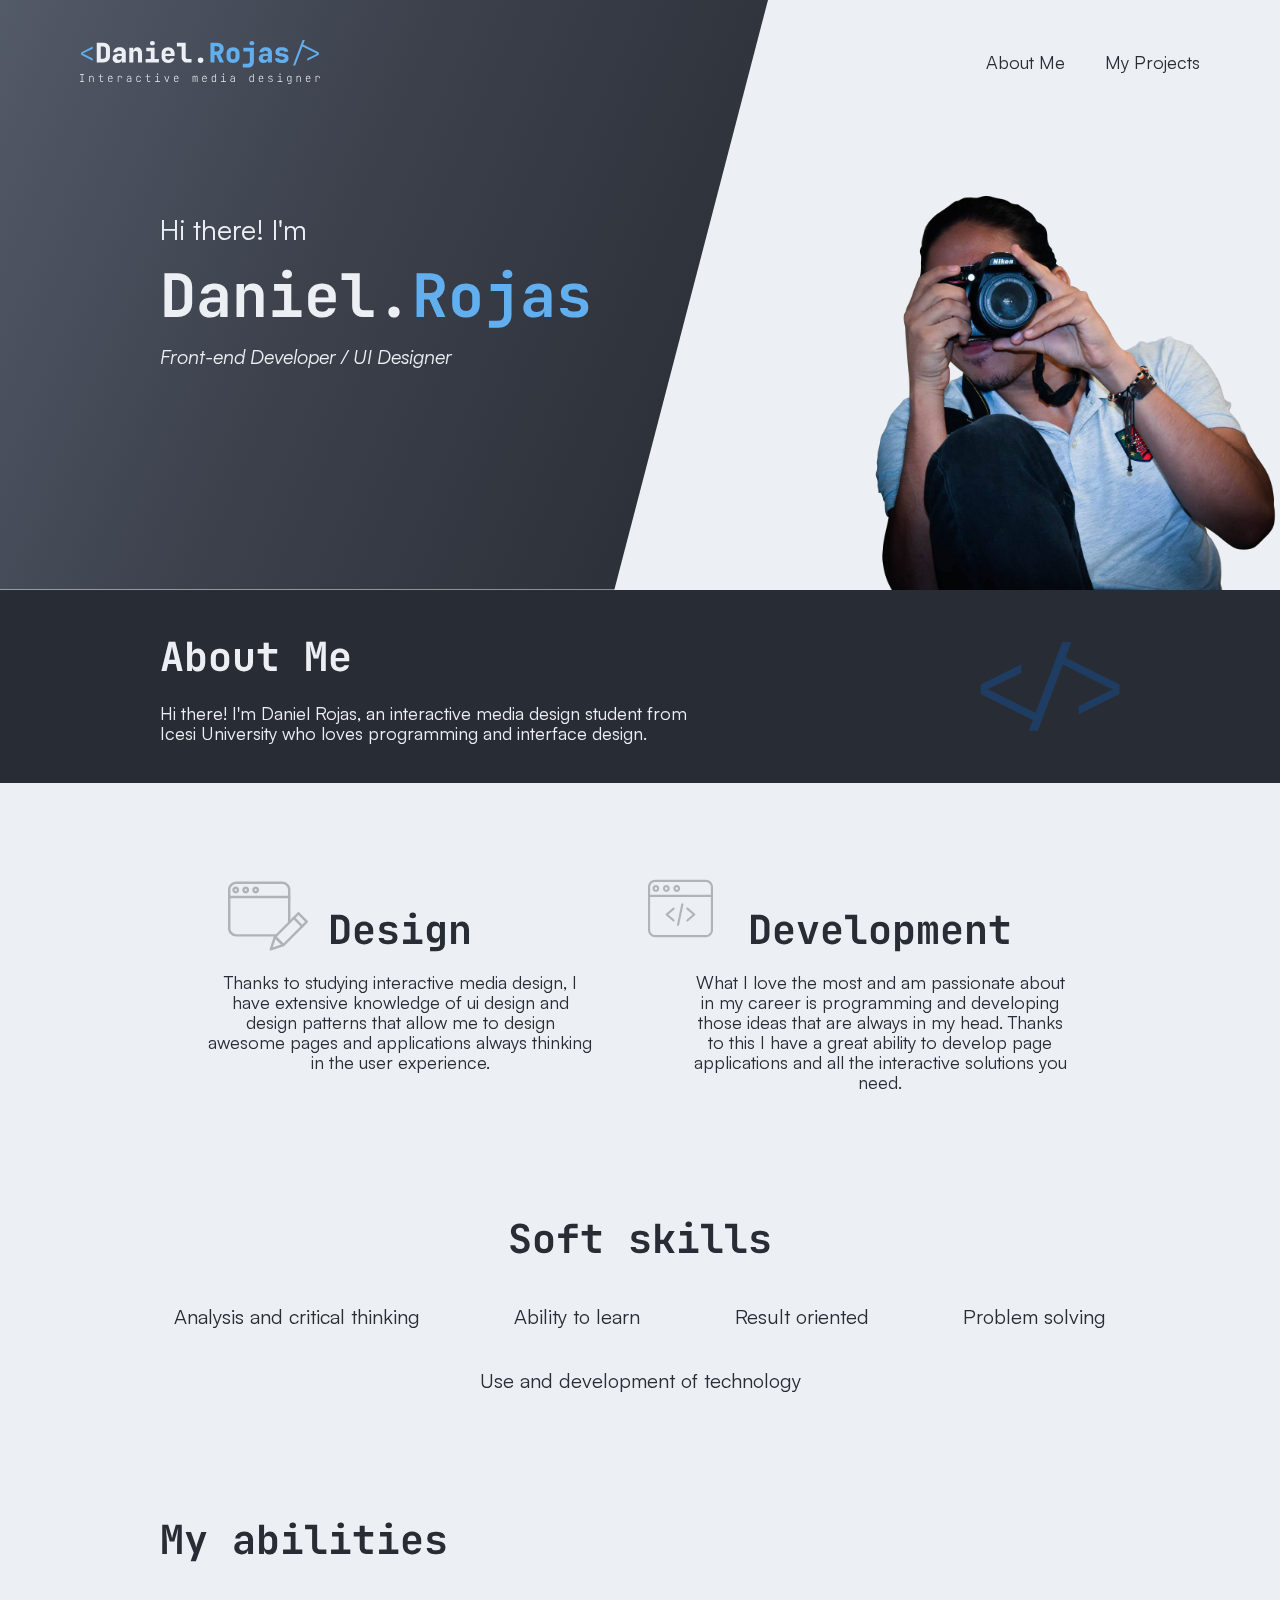
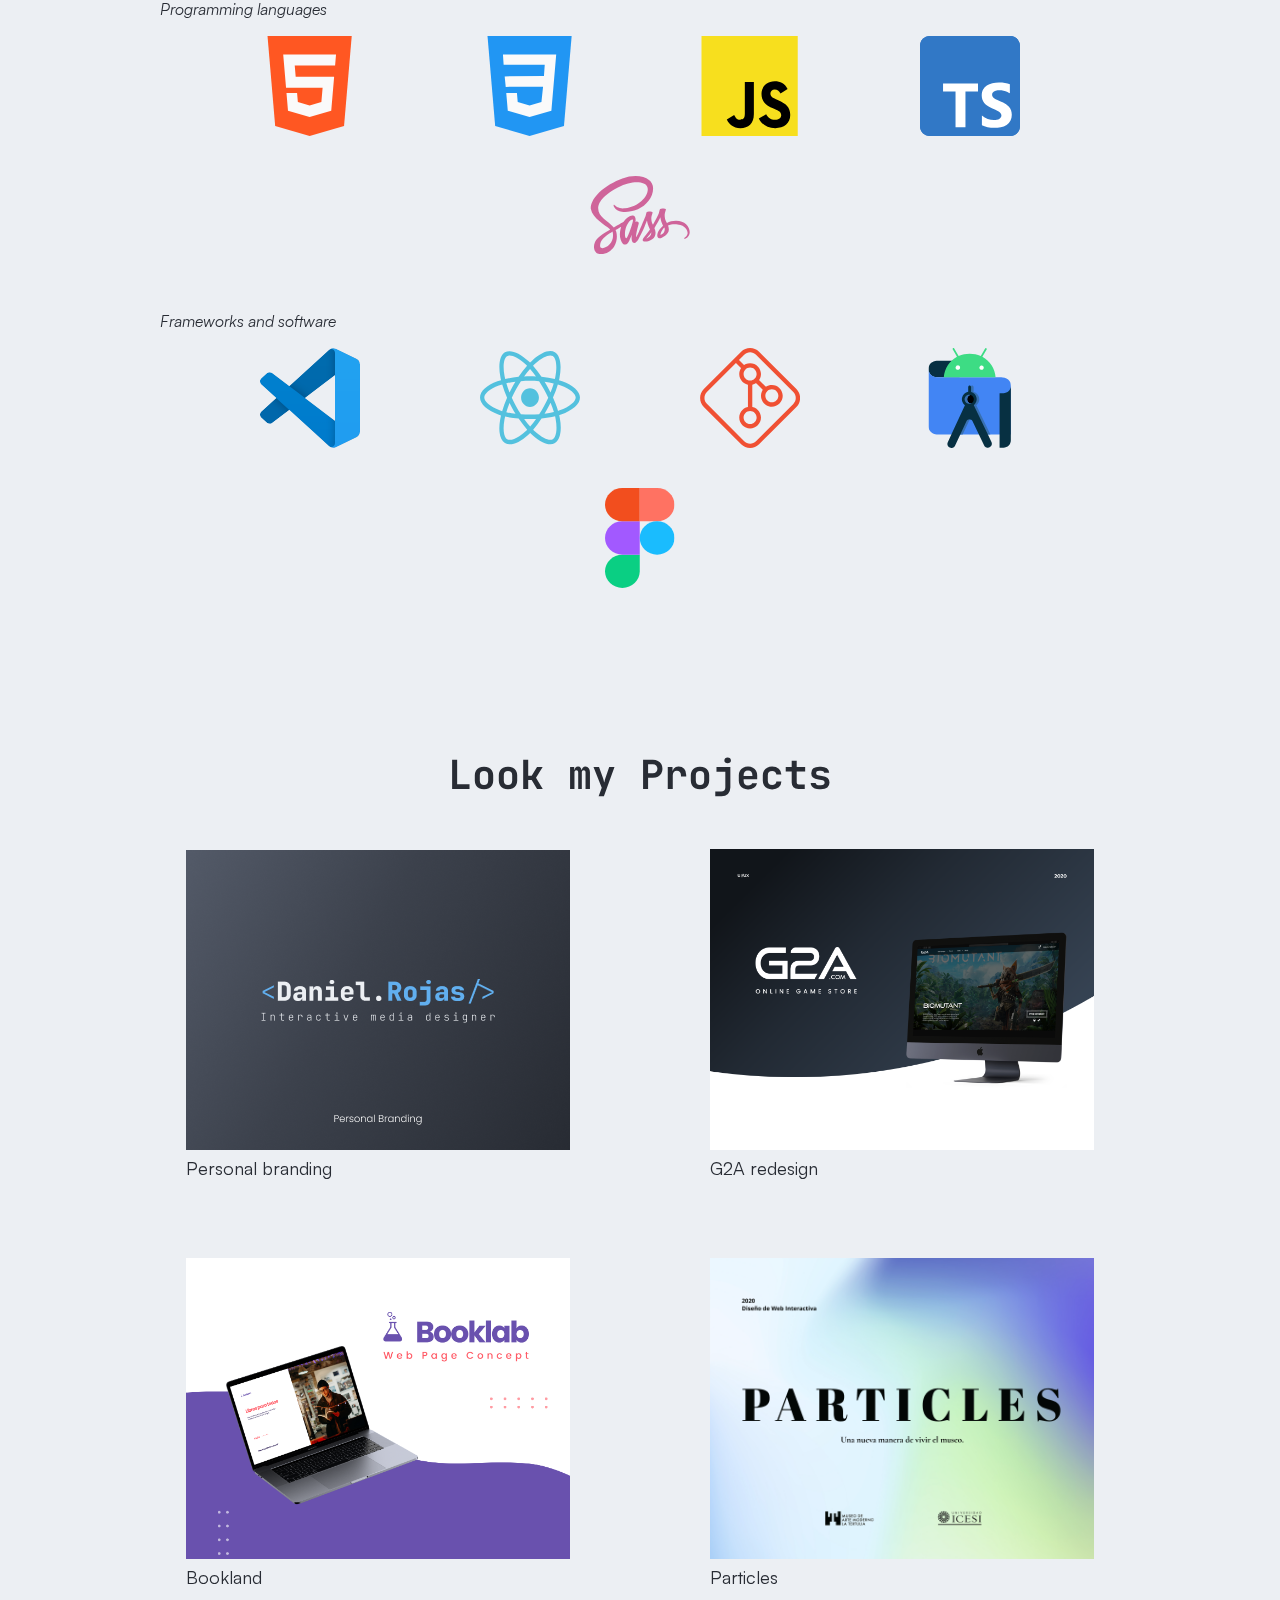
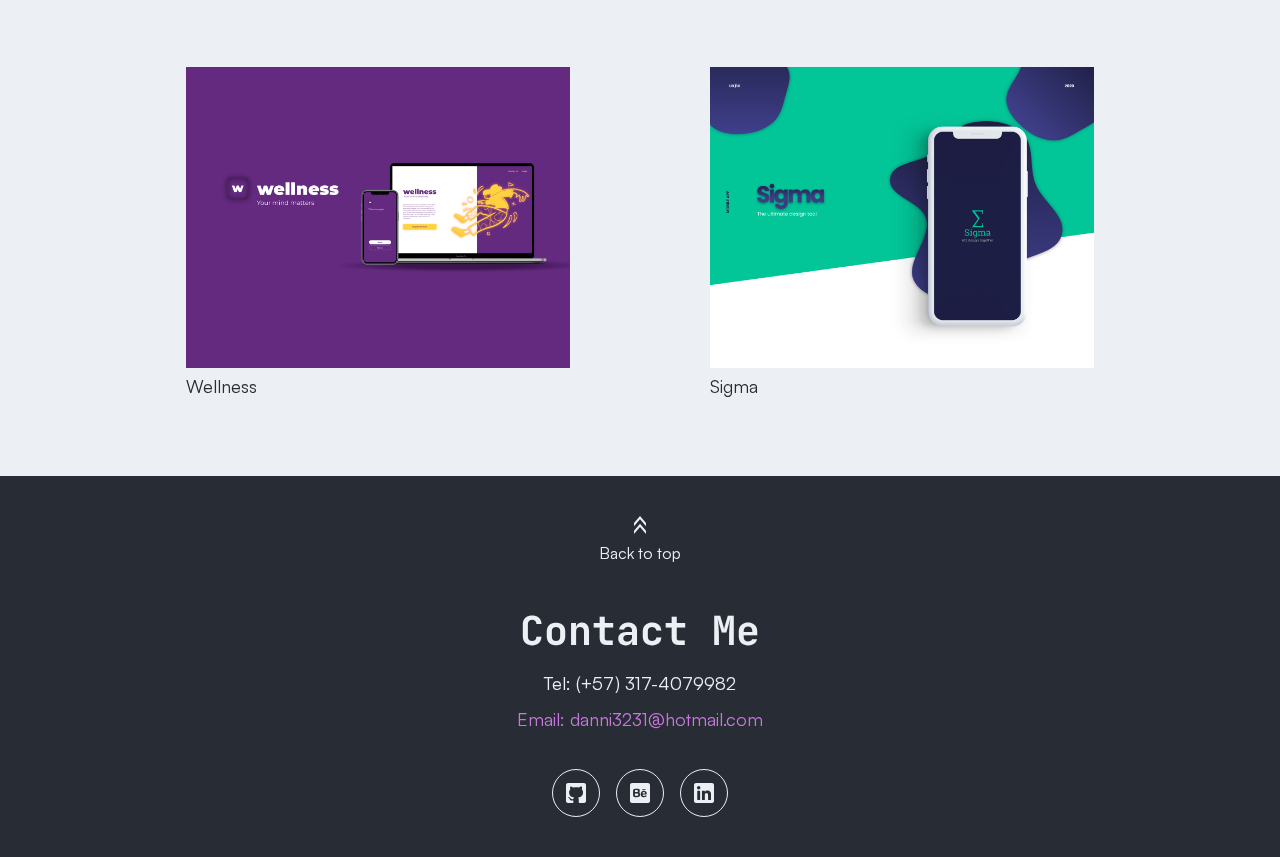
==== commit b29ffb89: "finish" ====
--- a/index.html
+++ b/index.html
@@ -49,17 +49,47 @@
 
       <section class="abilities">
          <section class="abilities__description">
-            <section>
-               <h1>Design</h1>
-               <p></p>
+            <section class="abilities__description__chunk">
+               <h1>
+                  Design
+                  <img class="abilities__description__ico" src="./images/ui-ico.svg" alt="" />
+               </h1>
+               <p>
+                  Thanks to studying interactive media design, I have extensive knowledge of ui design and design
+                  patterns that allow me to design awesome pages and applications always thinking in the user
+                  experience.
+               </p>
             </section>
-            <section>
-               <h1>Development</h1>
-               <p></p>
+            <section class="abilities__description__chunk">
+               <h1>
+                  Development
+                  <img
+                     class="abilities__description__ico abilities__description__ico--small"
+                     src="./images/develop-ico.svg"
+                     alt=""
+                  />
+               </h1>
+               <p>
+                  What I love the most and am passionate about in my career is programming and developing those ideas
+                  that are always in my head. Thanks to this I have a great ability to develop page applications and all
+                  the interactive solutions you need.
+               </p>
             </section>
          </section>
+
+         <section class="abilities__softSkills">
+            <h1>Soft skills</h1>
+            <div>
+               <p class="clickable">Analysis and critical thinking</p>
+               <p class="clickable">Ability to learn</p>
+               <p class="clickable">Result oriented</p>
+               <p class="clickable">Problem solving</p>
+               <p class="clickable">Use and development of technology</p>
+            </div>
+         </section>
+
          <section class="abilities__apps">
-            <h1>My skills</h1>
+            <h1>My abilities</h1>
             <h2>Programming languages</h2>
             <div class="abilities__apps__container">
                <img src="./images/appsIcons/html.svg" alt="" />
@@ -69,7 +99,7 @@
                <img src="./images/appsIcons/sass.svg" alt="" />
             </div>
 
-            <h2>Frameworks and soft</h2>
+            <h2>Frameworks and software</h2>
             <div class="abilities__apps__container withoutMargin">
                <img src="./images/appsIcons/Visual_Studio_Code.svg" alt="" />
                <img src="./images/appsIcons/react.svg" alt="" />
@@ -81,7 +111,7 @@
       </section>
 
       <section class="gallery" id="myWorks">
-         <h1 class="gallery__title">See my Projects</h1>
+         <h1 class="gallery__title">Look my Projects</h1>
          <section class="gallery__projects">
             <section class="project__preview clickable" href="project1.html">
                <img src="./images/personalBranding/preview.png" alt="" />
@@ -94,23 +124,23 @@
             </section>
 
             <section class="project__preview clickable">
-               <img src="./images/personalBranding/preview.png" alt="" />
-               <p>Name project</p>
+               <img src="./images/bookland/preview.png" alt="" />
+               <p>Bookland</p>
             </section>
 
             <section class="project__preview clickable">
-               <img src="./images/personalBranding/preview.png" alt="" />
-               <p>Name project</p>
+               <img src="./images/Particles/preview.png" alt="" />
+               <p>Particles</p>
             </section>
 
             <section class="project__preview clickable">
-               <img src="./images/personalBranding/preview.png" alt="" />
-               <p>Name project</p>
+               <img src="./images/wellness/preview.png" alt="" />
+               <p>Wellness</p>
             </section>
 
             <section class="project__preview clickable">
-               <img src="./images/personalBranding/preview.png" alt="" />
-               <p>Name project</p>
+               <img src="./images/sigma/preview.png" alt="" />
+               <p>Sigma</p>
             </section>
          </section>
       </section>
@@ -128,9 +158,17 @@
          </section>
 
          <section class="footer__networks">
-            <img src="./images/git-ico.svg" alt="" />
-            <img src="./images/behance_ico.svg" alt="" />
-            <img src="./images/in-ico.svg" alt="" />
+            <img src="./images/git-ico.svg" alt="" onclick="javascript:location.href='https://github.com/danni3231'" />
+            <img
+               src="./images/behance_ico.svg"
+               alt=""
+               onclick="javascript:location.href='https://www.behance.net/danni32310e23r'"
+            />
+            <img
+               src="./images/in-ico.svg"
+               alt=""
+               onclick="javascript:location.href='https://www.linkedin.com/in/daniel-rojas-ab034b1b8/'"
+            />
          </section>
       </footer>
    </body>
--- a/style/main.css
+++ b/style/main.css
@@ -147,7 +147,7 @@
   50% {
     color: #e06c75;
   }
-  90% {
+  75% {
     color: #98c379;
   }
   100% {
@@ -165,7 +165,7 @@
   50% {
     color: #e06c75;
   }
-  90% {
+  75% {
     color: #98c379;
   }
   100% {
@@ -203,11 +203,33 @@
   }
 }
 
+@-webkit-keyframes spin {
+  from {
+    -webkit-transform: rotate(0deg);
+            transform: rotate(0deg);
+  }
+  to {
+    -webkit-transform: rotate(360deg);
+            transform: rotate(360deg);
+  }
+}
+
+@keyframes spin {
+  from {
+    -webkit-transform: rotate(0deg);
+            transform: rotate(0deg);
+  }
+  to {
+    -webkit-transform: rotate(360deg);
+            transform: rotate(360deg);
+  }
+}
+
 .nameAnimation {
   -webkit-animation-name: nameAnimation;
           animation-name: nameAnimation;
-  -webkit-animation-duration: 12s;
-          animation-duration: 12s;
+  -webkit-animation-duration: 5s;
+          animation-duration: 5s;
   -webkit-animation-timing-function: ease-out;
           animation-timing-function: ease-out;
   -webkit-animation-iteration-count: infinite;
@@ -232,6 +254,31 @@
           transform-origin: bottom;
 }
 
+.project__preview:hover {
+  -webkit-animation-name: topAnimation;
+          animation-name: topAnimation;
+  -webkit-animation-timing-function: linear;
+          animation-timing-function: linear;
+  -webkit-animation-duration: 0.5s;
+          animation-duration: 0.5s;
+  -webkit-transform-origin: bottom;
+          transform-origin: bottom;
+}
+
+.project__preview:hover img {
+  -webkit-box-shadow: 0px 0px 15px rgba(40, 44, 52, 0.5);
+          box-shadow: 0px 0px 15px rgba(40, 44, 52, 0.5);
+}
+
+.footer__networks img:hover {
+  -webkit-animation-name: spin;
+          animation-name: spin;
+  -webkit-animation-duration: 0.5s;
+          animation-duration: 0.5s;
+  -webkit-animation-timing-function: linear;
+          animation-timing-function: linear;
+}
+
 .header {
   width: 100%;
   padding: 40px 80px;
@@ -293,6 +340,23 @@
 
 .project__img {
   width: 100%;
+  max-width: 1400px;
+}
+
+.project__vid {
+  width: 100%;
+  position: relative;
+  padding-bottom: 56.25%;
+  height: 0;
+  overflow: hidden;
+}
+
+.project__vid iframe {
+  position: absolute;
+  top: 0;
+  left: 0;
+  width: 100%;
+  height: 100%;
 }
 
 .project__preview {
@@ -384,7 +448,7 @@
 }
 
 .infoCard__text {
-  max-width: 55%;
+  max-width: 550px;
 }
 
 .infoCard__text h1 {
@@ -399,17 +463,18 @@
 .abilities {
   width: 100%;
   padding: 80px 160px;
-  display: -webkit-box;
-  display: -ms-flexbox;
-  display: flex;
-  -webkit-box-orient: vertical;
-  -webkit-box-direction: normal;
-      -ms-flex-direction: column;
-          flex-direction: column;
-  -webkit-box-align: center;
-      -ms-flex-align: center;
-          align-items: center;
-  gap: 80px;
+  padding-top: 120px;
+  display: -webkit-box;
+  display: -ms-flexbox;
+  display: flex;
+  -webkit-box-orient: vertical;
+  -webkit-box-direction: normal;
+      -ms-flex-direction: column;
+          flex-direction: column;
+  -webkit-box-align: center;
+      -ms-flex-align: center;
+          align-items: center;
+  gap: 120px;
 }
 
 .abilities__description {
@@ -419,6 +484,74 @@
   display: flex;
   -ms-flex-pack: distribute;
       justify-content: space-around;
+}
+
+.abilities__description__ico {
+  width: 80px;
+  position: absolute;
+  top: -50%;
+  left: -100px;
+  opacity: 30%;
+}
+
+.abilities__description__ico--small {
+  width: 65px;
+}
+
+.abilities__description__chunk {
+  max-width: 40%;
+  display: -webkit-box;
+  display: -ms-flexbox;
+  display: flex;
+  -webkit-box-orient: vertical;
+  -webkit-box-direction: normal;
+      -ms-flex-direction: column;
+          flex-direction: column;
+  -webkit-box-align: center;
+      -ms-flex-align: center;
+          align-items: center;
+  gap: 16px;
+  text-align: center;
+}
+
+.abilities__description__chunk h1 {
+  position: relative;
+}
+
+.abilities__softSkills {
+  display: -webkit-box;
+  display: -ms-flexbox;
+  display: flex;
+  -webkit-box-orient: vertical;
+  -webkit-box-direction: normal;
+      -ms-flex-direction: column;
+          flex-direction: column;
+  -webkit-box-align: center;
+      -ms-flex-align: center;
+          align-items: center;
+  gap: 40px;
+}
+
+.abilities__softSkills p {
+  font-size: 20px;
+  line-height: 24px;
+}
+
+.abilities__softSkills p:hover {
+  font-variation-settings: "wght" 700;
+  font-size: 24px;
+}
+
+.abilities__softSkills div {
+  display: -webkit-box;
+  display: -ms-flexbox;
+  display: flex;
+  -ms-flex-wrap: wrap;
+      flex-wrap: wrap;
+  -webkit-box-pack: space-evenly;
+      -ms-flex-pack: space-evenly;
+          justify-content: space-evenly;
+  gap: 40px 80px;
 }
 
 .abilities__apps {
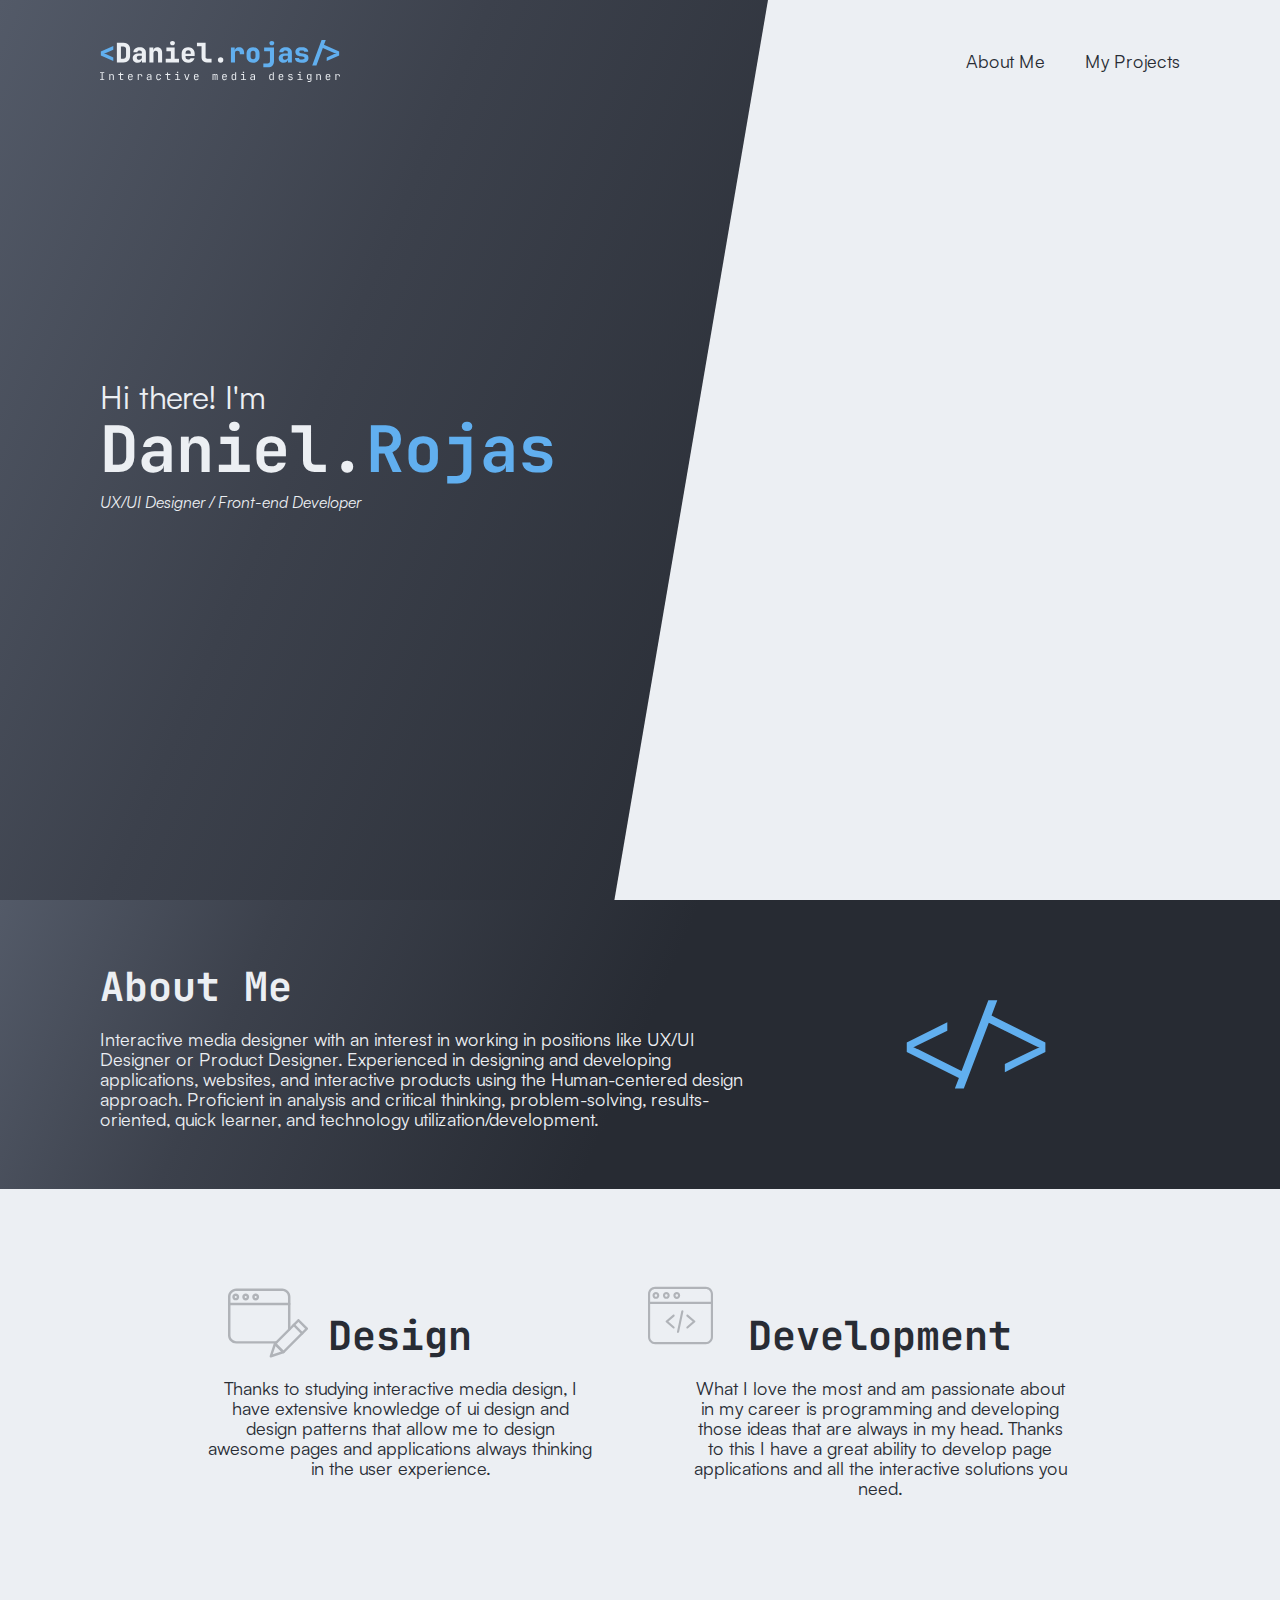
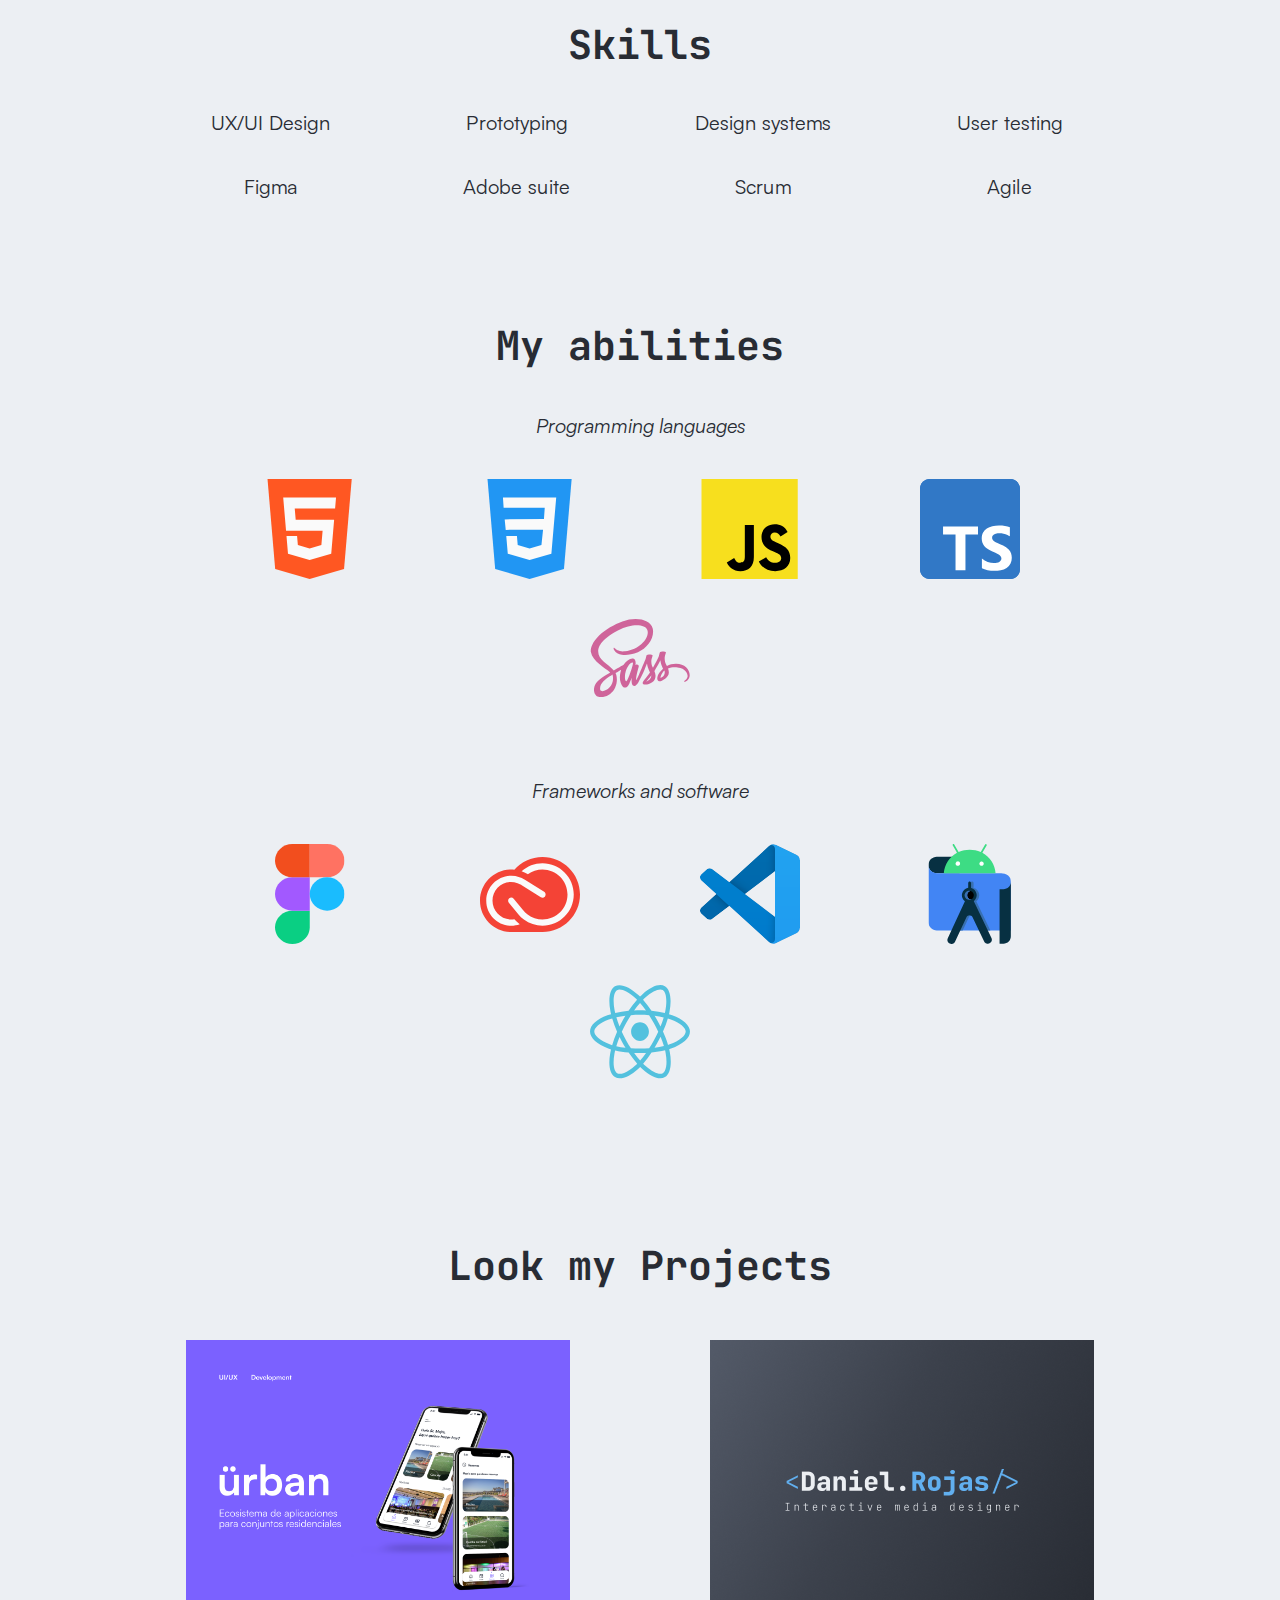
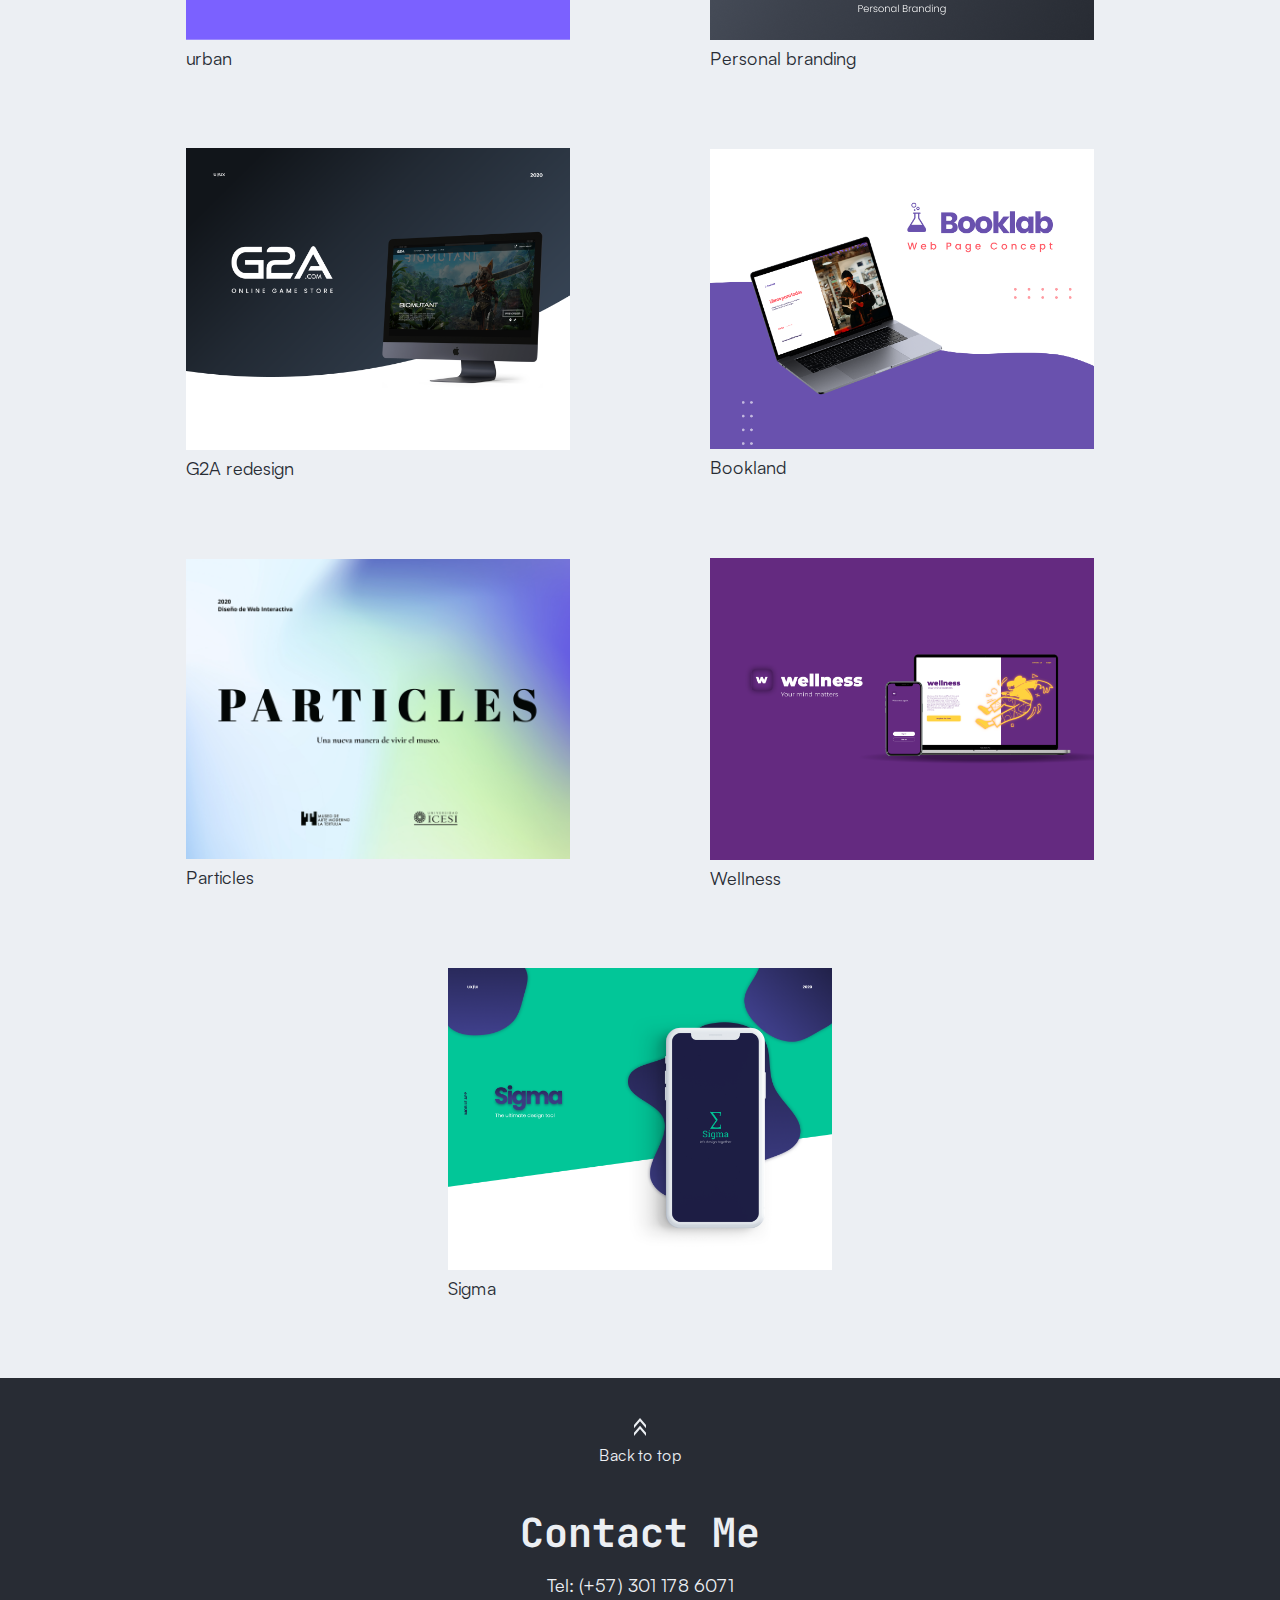
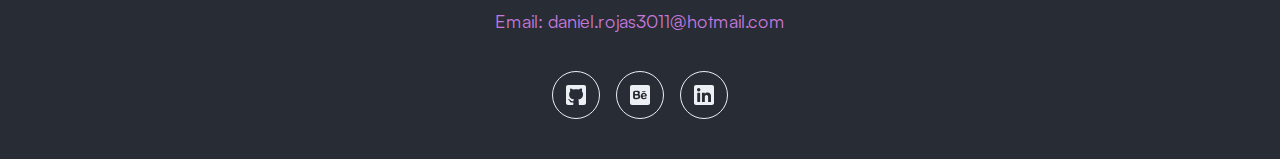
==== commit d4f19ad4: "udapte 1" ====
--- a/index.html
+++ b/index.html
@@ -1,177 +1,219 @@
 <!DOCTYPE html>
 <html lang="en">
-   <head>
-      <meta charset="UTF-8" />
-      <meta http-equiv="X-UA-Compatible" content="IE=edge" />
-      <meta name="viewport" content="width=device-width, initial-scale=1.0" />
-      <link rel="shortcut icon" href="./images/element.svg" type="image/x-icon" />
-      <link rel="stylesheet" href="./style/main.css" />
-      <title>Daniel Rojas</title>
-   </head>
-   <body>
-      <header class="header" id="header">
-         <img
-            class="header__logo clickable"
-            src="./images/logo.svg"
-            alt=""
-            onclick="javascript:location.href='index.html'"
-         />
-         <nav class="header__nav">
-            <a class="header__nav__link" href="#about">About Me</a>
-            <a class="header__nav__link" href="#myWorks">My Projects</a>
-         </nav>
-      </header>
-
-      <section class="landing">
-         <div class="landing__info">
-            <p class="white">Hi there! I'm</p>
-
-            <h1 class="white">Daniel.<span class="blue nameAnimation">Rojas</span></h1>
-
-            <h2 class="white">Front-end Developer / UI Designer</h2>
-         </div>
-         <div class="landing__photo">
-            <img src="./images/photo.png" alt="" />
-         </div>
-      </section>
-
-      <section class="infoCard" id="about">
-         <div class="infoCard__text">
-            <h1 class="white">About Me</h1>
-            <p class="white">
-               Hi there! I'm Daniel Rojas, an interactive media design student from Icesi University who loves
-               programming and interface design.
-            </p>
-         </div>
-
-         <img class="infoCard__element" src="./images/element.svg" alt="" />
-      </section>
-
-      <section class="abilities">
-         <section class="abilities__description">
-            <section class="abilities__description__chunk">
-               <h1>
-                  Design
-                  <img class="abilities__description__ico" src="./images/ui-ico.svg" alt="" />
-               </h1>
-               <p>
-                  Thanks to studying interactive media design, I have extensive knowledge of ui design and design
-                  patterns that allow me to design awesome pages and applications always thinking in the user
-                  experience.
-               </p>
-            </section>
-            <section class="abilities__description__chunk">
-               <h1>
-                  Development
-                  <img
-                     class="abilities__description__ico abilities__description__ico--small"
-                     src="./images/develop-ico.svg"
-                     alt=""
-                  />
-               </h1>
-               <p>
-                  What I love the most and am passionate about in my career is programming and developing those ideas
-                  that are always in my head. Thanks to this I have a great ability to develop page applications and all
-                  the interactive solutions you need.
-               </p>
-            </section>
-         </section>
-
-         <section class="abilities__softSkills">
-            <h1>Soft skills</h1>
-            <div>
-               <p class="clickable">Analysis and critical thinking</p>
-               <p class="clickable">Ability to learn</p>
-               <p class="clickable">Result oriented</p>
-               <p class="clickable">Problem solving</p>
-               <p class="clickable">Use and development of technology</p>
-            </div>
-         </section>
-
-         <section class="abilities__apps">
-            <h1>My abilities</h1>
-            <h2>Programming languages</h2>
-            <div class="abilities__apps__container">
-               <img src="./images/appsIcons/html.svg" alt="" />
-               <img src="./images/appsIcons/css.svg" alt="" />
-               <img src="./images/appsIcons/javascript.svg" alt="" />
-               <img src="./images/appsIcons/typeScript.svg" alt="" />
-               <img src="./images/appsIcons/sass.svg" alt="" />
-            </div>
-
-            <h2>Frameworks and software</h2>
-            <div class="abilities__apps__container withoutMargin">
-               <img src="./images/appsIcons/Visual_Studio_Code.svg" alt="" />
-               <img src="./images/appsIcons/react.svg" alt="" />
-               <img src="./images/appsIcons/git.svg" alt="" />
-               <img src="./images/appsIcons/android-studio.svg" alt="" />
-               <img src="./images/appsIcons/figma.svg" alt="" />
-            </div>
-         </section>
-      </section>
-
-      <section class="gallery" id="myWorks">
-         <h1 class="gallery__title">Look my Projects</h1>
-         <section class="gallery__projects">
-            <section class="project__preview clickable" href="project1.html">
-               <img src="./images/personalBranding/preview.png" alt="" />
-               <p>Personal branding</p>
-            </section>
-
-            <section class="project__preview clickable">
-               <img src="./images/G2A/preview.png" alt="" />
-               <p>G2A redesign</p>
-            </section>
-
-            <section class="project__preview clickable">
-               <img src="./images/bookland/preview.png" alt="" />
-               <p>Bookland</p>
-            </section>
-
-            <section class="project__preview clickable">
-               <img src="./images/Particles/preview.png" alt="" />
-               <p>Particles</p>
-            </section>
-
-            <section class="project__preview clickable">
-               <img src="./images/wellness/preview.png" alt="" />
-               <p>Wellness</p>
-            </section>
-
-            <section class="project__preview clickable">
-               <img src="./images/sigma/preview.png" alt="" />
-               <p>Sigma</p>
-            </section>
-         </section>
-      </section>
-
-      <footer class="footer">
-         <section class="footer__btnTop btnTopAnimation clickable" onclick="javascript:location.href='#header'">
-            <img src="./images/top-ico.svg" alt="" />
-            <h2 class="white withoutItalic">Back to top</h2>
-         </section>
-
-         <section class="footer__data">
-            <h1 class="white">Contact Me</h1>
-            <p class="white"><b>Tel:</b> (+57) 317-4079982</p>
-            <p class="pink emailAnimation clickable"><b>Email:</b> danni3231@hotmail.com</p>
-         </section>
-
-         <section class="footer__networks">
-            <img src="./images/git-ico.svg" alt="" onclick="javascript:location.href='https://github.com/danni3231'" />
+  <head>
+    <meta charset="UTF-8" />
+    <meta http-equiv="X-UA-Compatible" content="IE=edge" />
+    <meta name="viewport" content="width=device-width, initial-scale=1.0" />
+    <link rel="shortcut icon" href="./images/element.svg" type="image/x-icon" />
+    <link rel="stylesheet" href="./style/main.css" />
+    <title>Daniel Rojas</title>
+  </head>
+  <body>
+    <header class="header" id="header">
+      <img
+        class="header__logo clickable"
+        src="./images/Logo_2.0.svg"
+        alt=""
+        onclick="javascript:location.href='index.html'"
+      />
+      <nav class="header__nav">
+        <a class="header__nav__link" href="#about">About Me</a>
+        <a class="header__nav__link" href="#myWorks">My Projects</a>
+      </nav>
+    </header>
+
+    <section class="landing">
+      <div class="landing__info">
+        <p class="white">Hi there! I'm</p>
+
+        <h1 class="white">
+          Daniel.<span class="blue nameAnimation">Rojas</span>
+        </h1>
+
+        <h2 class="white">UX/UI Designer / Front-end Developer</h2>
+      </div>
+      <div class="landing__photo">
+        <img src="./images/Foto_2023.png" alt="" />
+      </div>
+    </section>
+
+    <section class="infoCard" id="about">
+      <div class="infoCard__text">
+        <h1 class="white">About Me</h1>
+        <p class="white">
+          Interactive media designer with an interest in working in positions
+          like UX/UI Designer or Product Designer. Experienced in designing and
+          developing applications, websites, and interactive products using the
+          Human-centered design approach. Proficient in analysis and critical
+          thinking, problem-solving, results-oriented, quick learner, and
+          technology utilization/development.
+        </p>
+      </div>
+
+      <div class="infoCard__element__container">
+        <img class="infoCard__element" src="./images/element.svg" alt="" />
+      </div>
+    </section>
+
+    <section class="abilities">
+      <section class="abilities__description">
+        <section class="abilities__description__chunk">
+          <h1>
+            Design
             <img
-               src="./images/behance_ico.svg"
-               alt=""
-               onclick="javascript:location.href='https://www.behance.net/danni32310e23r'"
+              class="abilities__description__ico"
+              src="./images/ui-ico.svg"
+              alt=""
             />
+          </h1>
+          <p>
+            Thanks to studying interactive media design, I have extensive
+            knowledge of ui design and design patterns that allow me to design
+            awesome pages and applications always thinking in the user
+            experience.
+          </p>
+        </section>
+        <section class="abilities__description__chunk">
+          <h1>
+            Development
             <img
-               src="./images/in-ico.svg"
-               alt=""
-               onclick="javascript:location.href='https://www.linkedin.com/in/daniel-rojas-ab034b1b8/'"
+              class="abilities__description__ico abilities__description__ico--small"
+              src="./images/develop-ico.svg"
+              alt=""
             />
-         </section>
-      </footer>
-   </body>
-
-   <script src="./scripts/index.js"></script>
+          </h1>
+          <p>
+            What I love the most and am passionate about in my career is
+            programming and developing those ideas that are always in my head.
+            Thanks to this I have a great ability to develop page applications
+            and all the interactive solutions you need.
+          </p>
+        </section>
+      </section>
+
+      <section class="abilities__softSkills">
+        <h1>Skills</h1>
+        <div>
+          <p class="clickable">UX/UI Design</p>
+          <p class="clickable">Prototyping</p>
+          <p class="clickable">Design systems</p>
+          <p class="clickable">User testing</p>
+          <p class="clickable">Figma</p>
+          <p class="clickable">Adobe suite</p>
+          <p class="clickable">Scrum</p>
+          <p class="clickable">Agile</p>
+        </div>
+      </section>
+
+      <section class="abilities__softSkills hidden">
+        <h1>Soft skills</h1>
+        <div>
+          <p class="clickable">Analysis and critical thinking</p>
+          <p class="clickable">Ability to learn</p>
+          <p class="clickable">Result oriented</p>
+          <p class="clickable">Problem solving</p>
+          <p class="clickable">Use and development of technology</p>
+        </div>
+      </section>
+
+      <section class="abilities__apps">
+        <h1>My abilities</h1>
+        <h2>Programming languages</h2>
+        <div class="abilities__apps__container">
+          <img src="./images/appsIcons/html.svg" alt="" />
+          <img src="./images/appsIcons/css.svg" alt="" />
+          <img src="./images/appsIcons/javascript.svg" alt="" />
+          <img src="./images/appsIcons/typeScript.svg" alt="" />
+          <img src="./images/appsIcons/sass.svg" alt="" />
+        </div>
+
+        <h2>Frameworks and software</h2>
+        <div class="abilities__apps__container withoutMargin">
+          <img src="./images/appsIcons/figma.svg" alt="" />
+          <img src="./images/appsIcons/Adobe-ico.svg" alt="" />
+          <img src="./images/appsIcons/Visual_Studio_Code.svg" alt="" />
+          <img src="./images/appsIcons/android-studio.svg" alt="" />
+          <img src="./images/appsIcons/react.svg" alt="" />
+        </div>
+      </section>
+    </section>
+
+    <section class="gallery" id="myWorks">
+      <h1 class="gallery__title">Look my Projects</h1>
+      <section class="gallery__projects">
+        <section class="project__preview clickable" href="project1.html">
+          <img src="./images/Urban/urban_img_portada.png" alt="" />
+          <p>urban</p>
+        </section>
+
+        <section class="project__preview clickable" href="project1.html">
+          <img src="./images/personalBranding/preview.png" alt="" />
+          <p>Personal branding</p>
+        </section>
+
+        <section class="project__preview clickable">
+          <img src="./images/G2A/preview.png" alt="" />
+          <p>G2A redesign</p>
+        </section>
+
+        <section class="project__preview clickable">
+          <img src="./images/bookland/preview.png" alt="" />
+          <p>Bookland</p>
+        </section>
+
+        <section class="project__preview clickable">
+          <img src="./images/Particles/preview.png" alt="" />
+          <p>Particles</p>
+        </section>
+
+        <section class="project__preview clickable">
+          <img src="./images/wellness/preview.png" alt="" />
+          <p>Wellness</p>
+        </section>
+
+        <section class="project__preview clickable">
+          <img src="./images/sigma/preview.png" alt="" />
+          <p>Sigma</p>
+        </section>
+      </section>
+    </section>
+
+    <footer class="footer">
+      <section
+        class="footer__btnTop btnTopAnimation clickable"
+        onclick="javascript:location.href='#header'"
+      >
+        <img src="./images/top-ico.svg" alt="" />
+        <h2 class="white withoutItalic">Back to top</h2>
+      </section>
+
+      <section class="footer__data">
+        <h1 class="white">Contact Me</h1>
+        <p class="white"><b>Tel:</b> (+57) 301 178 6071</p>
+        <p class="pink emailAnimation clickable">
+          <b>Email:</b> daniel.rojas3011@hotmail.com
+        </p>
+      </section>
+
+      <section class="footer__networks">
+        <img
+          src="./images/git-ico.svg"
+          alt=""
+          onclick="javascript:location.href='https://github.com/danni3231'"
+        />
+        <img
+          src="./images/behance_ico.svg"
+          alt=""
+          onclick="javascript:location.href='https://www.behance.net/danni32310e23'"
+        />
+        <img
+          src="./images/in-ico.svg"
+          alt=""
+          onclick="javascript:location.href='https://www.linkedin.com/in/jhoan-daniel-rojas-pabon-ab034b1b8/'"
+        />
+      </section>
+    </footer>
+  </body>
+
+  <script src="./scripts/index.js"></script>
 </html>
--- a/style/main.css
+++ b/style/main.css
@@ -2,8 +2,7 @@
 @import url("https://fonts.googleapis.com/css2?family=JetBrains+Mono:ital,wght@0,300;0,400;0,700;1,300;1,400;1,700&display=swap");
 * {
   margin: 0;
-  -webkit-box-sizing: border-box;
-          box-sizing: border-box;
+  box-sizing: border-box;
 }
 
 body {
@@ -23,8 +22,6 @@
 }
 
 .show {
-  display: -webkit-box;
-  display: -ms-flexbox;
   display: flex;
 }
 
@@ -68,7 +65,6 @@
   font-display: swap;
   font-style: normal;
 }
-
 /**
 * This is a variable font
 * You can controll variable axes as shown below:
@@ -86,7 +82,6 @@
   font-display: swap;
   font-style: italic;
 }
-
 .white {
   color: #eceff3;
 }
@@ -112,7 +107,6 @@
   font-size: 16px;
   font-variation-settings: "wght" 400;
 }
-
 h2.withoutItalic {
   font-family: "Satoshi-Variable" !important;
 }
@@ -132,27 +126,8 @@
   font-variation-settings: "wght" 400;
   text-decoration: none;
 }
-
 a :visited {
   color: #282c34;
-}
-
-@-webkit-keyframes nameAnimation {
-  0% {
-    color: #61afef;
-  }
-  25% {
-    color: #c678dd;
-  }
-  50% {
-    color: #e06c75;
-  }
-  75% {
-    color: #98c379;
-  }
-  100% {
-    color: #61afef;
-  }
 }
 
 @keyframes nameAnimation {
@@ -172,68 +147,30 @@
     color: #61afef;
   }
 }
-
-@-webkit-keyframes topAnimation {
-  0% {
-    -webkit-transform: translateY(0);
-            transform: translateY(0);
-  }
-  50% {
-    -webkit-transform: translateY(-10px);
-            transform: translateY(-10px);
-  }
-  100% {
-    -webkit-transform: translateY(0);
-            transform: translateY(0);
-  }
-}
-
 @keyframes topAnimation {
   0% {
-    -webkit-transform: translateY(0);
-            transform: translateY(0);
+    transform: translateY(0);
   }
   50% {
-    -webkit-transform: translateY(-10px);
-            transform: translateY(-10px);
+    transform: translateY(-10px);
   }
   100% {
-    -webkit-transform: translateY(0);
-            transform: translateY(0);
-  }
-}
-
-@-webkit-keyframes spin {
-  from {
-    -webkit-transform: rotate(0deg);
-            transform: rotate(0deg);
-  }
-  to {
-    -webkit-transform: rotate(360deg);
-            transform: rotate(360deg);
-  }
-}
-
+    transform: translateY(0);
+  }
+}
 @keyframes spin {
   from {
-    -webkit-transform: rotate(0deg);
-            transform: rotate(0deg);
+    transform: rotate(0deg);
   }
   to {
-    -webkit-transform: rotate(360deg);
-            transform: rotate(360deg);
-  }
-}
-
+    transform: rotate(360deg);
+  }
+}
 .nameAnimation {
-  -webkit-animation-name: nameAnimation;
-          animation-name: nameAnimation;
-  -webkit-animation-duration: 5s;
-          animation-duration: 5s;
-  -webkit-animation-timing-function: ease-out;
-          animation-timing-function: ease-out;
-  -webkit-animation-iteration-count: infinite;
-          animation-iteration-count: infinite;
+  animation-name: nameAnimation;
+  animation-duration: 5s;
+  animation-timing-function: ease-out;
+  animation-iteration-count: infinite;
 }
 
 .emailAnimation:hover {
@@ -242,83 +179,56 @@
 }
 
 .btnTopAnimation:hover img {
-  -webkit-animation-name: topAnimation;
-          animation-name: topAnimation;
-  -webkit-animation-timing-function: linear;
-          animation-timing-function: linear;
-  -webkit-animation-duration: 1s;
-          animation-duration: 1s;
-  -webkit-animation-iteration-count: infinite;
-          animation-iteration-count: infinite;
-  -webkit-transform-origin: bottom;
-          transform-origin: bottom;
+  animation-name: topAnimation;
+  animation-timing-function: linear;
+  animation-duration: 1s;
+  animation-iteration-count: infinite;
+  transform-origin: bottom;
 }
 
 .project__preview:hover {
-  -webkit-animation-name: topAnimation;
-          animation-name: topAnimation;
-  -webkit-animation-timing-function: linear;
-          animation-timing-function: linear;
-  -webkit-animation-duration: 0.5s;
-          animation-duration: 0.5s;
-  -webkit-transform-origin: bottom;
-          transform-origin: bottom;
-}
-
+  animation-name: topAnimation;
+  animation-timing-function: linear;
+  animation-duration: 0.5s;
+  transform-origin: bottom;
+}
 .project__preview:hover img {
-  -webkit-box-shadow: 0px 0px 15px rgba(40, 44, 52, 0.5);
-          box-shadow: 0px 0px 15px rgba(40, 44, 52, 0.5);
+  box-shadow: 0px 0px 15px rgba(40, 44, 52, 0.5);
 }
 
 .footer__networks img:hover {
-  -webkit-animation-name: spin;
-          animation-name: spin;
-  -webkit-animation-duration: 0.5s;
-          animation-duration: 0.5s;
-  -webkit-animation-timing-function: linear;
-          animation-timing-function: linear;
+  animation-name: spin;
+  animation-duration: 0.5s;
+  animation-timing-function: linear;
 }
 
 .header {
   width: 100%;
-  padding: 40px 80px;
-  display: -webkit-box;
-  display: -ms-flexbox;
-  display: flex;
-  -webkit-box-pack: justify;
-      -ms-flex-pack: justify;
-          justify-content: space-between;
-  -webkit-box-align: center;
-      -ms-flex-align: center;
-          align-items: center;
+  padding: 40px 100px;
+  display: flex;
+  justify-content: space-between;
+  align-items: center;
   position: absolute;
   z-index: 2;
 }
-
 .header--v2 {
   padding: 0px;
-  padding-right: 80px;
+  padding-right: 100px;
   position: relative;
 }
-
 .header--v2 .header__logo__container {
-  padding: 40px 80px;
+  padding: 40px 100px;
   padding-right: 160px;
   -webkit-clip-path: polygon(0 0, 100% 0%, 80% 100%, 0% 100%);
           clip-path: polygon(0 0, 100% 0%, 80% 100%, 0% 100%);
 }
-
 .header__logo {
   width: 240px;
 }
-
 .header__logo__container {
   background: linear-gradient(113.3deg, #535a68 0%, #3c414c 42.54%, #272b33 100%);
 }
-
 .header__nav {
-  display: -webkit-box;
-  display: -ms-flexbox;
   display: flex;
   gap: 40px;
 }
@@ -326,31 +236,22 @@
 .project {
   width: 100%;
   padding: 80px 160px;
-  display: -webkit-box;
-  display: -ms-flexbox;
-  display: flex;
-  -webkit-box-orient: vertical;
-  -webkit-box-direction: normal;
-      -ms-flex-direction: column;
-          flex-direction: column;
-  -webkit-box-align: center;
-      -ms-flex-align: center;
-          align-items: center;
-}
-
+  display: flex;
+  flex-direction: column;
+  align-items: center;
+}
 .project__img {
   width: 100%;
   max-width: 1400px;
 }
-
 .project__vid {
   width: 100%;
+  max-width: 1400px;
   position: relative;
   padding-bottom: 56.25%;
   height: 0;
   overflow: hidden;
 }
-
 .project__vid iframe {
   position: absolute;
   top: 0;
@@ -358,134 +259,106 @@
   width: 100%;
   height: 100%;
 }
-
 .project__preview {
   width: 384px;
-  display: -webkit-box;
-  display: -ms-flexbox;
-  display: flex;
-  -webkit-box-orient: vertical;
-  -webkit-box-direction: normal;
-      -ms-flex-direction: column;
-          flex-direction: column;
+  display: flex;
+  flex-direction: column;
   gap: 8px;
 }
 
 .landing {
-  height: -webkit-fit-content;
-  height: -moz-fit-content;
-  height: fit-content;
-  display: -webkit-box;
-  display: -ms-flexbox;
-  display: flex;
-}
-
+  height: 100vh;
+  display: flex;
+}
 .landing__info {
   width: 60%;
-  padding-right: 180px;
-  padding-left: 160px;
+  padding-right: 100px;
+  padding-left: 100px;
   background: linear-gradient(113.3deg, #535a68 0%, #3c414c 42.54%, #272b33 100%);
-  display: -webkit-box;
-  display: -ms-flexbox;
-  display: flex;
-  -webkit-box-orient: vertical;
-  -webkit-box-direction: normal;
-      -ms-flex-direction: column;
-          flex-direction: column;
-  -webkit-box-pack: center;
-      -ms-flex-pack: center;
-          justify-content: center;
+  display: flex;
+  flex-direction: column;
+  justify-content: center;
   -webkit-clip-path: polygon(0 0, 100% 0%, 80% 100%, 0% 100%);
           clip-path: polygon(0 0, 100% 0%, 80% 100%, 0% 100%);
 }
-
 .landing__info p {
-  font-size: 28px;
-  max-width: 540px;
-  margin-bottom: 16px;
-}
-
+  font-size: 40px;
+}
+@media (max-width: 1500px) {
+  .landing__info p {
+    font-size: 32px;
+  }
+}
 .landing__info h1 {
-  font-size: 60px;
-  margin-bottom: 8px;
-}
-
+  font-size: 80px;
+}
+@media (max-width: 1500px) {
+  .landing__info h1 {
+    font-size: 64px;
+  }
+}
 .landing__info h2 {
-  font-size: 20px;
-}
-
+  font-size: 24px;
+}
+@media (max-width: 1500px) {
+  .landing__info h2 {
+    font-size: 16px;
+  }
+}
 .landing__photo {
   width: 40%;
-  padding-top: 180px;
-  height: -webkit-fit-content;
-  height: -moz-fit-content;
-  height: fit-content;
-  display: -webkit-box;
-  display: -ms-flexbox;
-  display: flex;
-  -webkit-box-pack: end;
-      -ms-flex-pack: end;
-          justify-content: flex-end;
-  -webkit-box-align: end;
-      -ms-flex-align: end;
-          align-items: flex-end;
-}
-
+  height: 100%;
+  display: flex;
+  justify-content: flex-end;
+  align-items: flex-end;
+}
 .landing__photo img {
-  width: 80%;
+  height: 80%;
+}
+@media (max-width: 1500px) {
+  .landing__photo img {
+    margin-right: -20px;
+  }
 }
 
 .infoCard {
   width: 100%;
-  padding: 40px 160px;
-  background-color: #282c34;
-  display: -webkit-box;
-  display: -ms-flexbox;
-  display: flex;
-  -webkit-box-pack: justify;
-      -ms-flex-pack: justify;
-          justify-content: space-between;
-}
-
+  padding: 60px 100px;
+  background: linear-gradient(113.3deg, #535a68 0%, #3c414c 20%, #272b33 50%);
+  display: flex;
+  justify-content: space-between;
+  gap: 24px;
+}
 .infoCard__text {
-  max-width: 550px;
-}
-
-.infoCard__text h1 {
-  margin-bottom: 20px;
-}
-
+  max-width: 60%;
+  display: flex;
+  flex-direction: column;
+  gap: 16px;
+}
 .infoCard__element {
   min-width: 140px;
-  mix-blend-mode: overlay;
+}
+.infoCard__element__container {
+  width: 100%;
+  display: flex;
+  align-items: center;
+  justify-content: center;
 }
 
 .abilities {
   width: 100%;
   padding: 80px 160px;
   padding-top: 120px;
-  display: -webkit-box;
-  display: -ms-flexbox;
-  display: flex;
-  -webkit-box-orient: vertical;
-  -webkit-box-direction: normal;
-      -ms-flex-direction: column;
-          flex-direction: column;
-  -webkit-box-align: center;
-      -ms-flex-align: center;
-          align-items: center;
+  display: flex;
+  flex-direction: column;
+  align-items: center;
   gap: 120px;
 }
-
 .abilities__description {
   width: 100%;
-  display: -webkit-box;
-  display: -ms-flexbox;
-  display: flex;
-  -ms-flex-pack: distribute;
-      justify-content: space-around;
-}
-
+  display: flex;
+  justify-content: space-around;
+}
 .abilities__description__ico {
   width: 80px;
   position: absolute;
@@ -493,101 +366,65 @@
   left: -100px;
   opacity: 30%;
 }
-
 .abilities__description__ico--small {
   width: 65px;
 }
-
 .abilities__description__chunk {
   max-width: 40%;
-  display: -webkit-box;
-  display: -ms-flexbox;
-  display: flex;
-  -webkit-box-orient: vertical;
-  -webkit-box-direction: normal;
-      -ms-flex-direction: column;
-          flex-direction: column;
-  -webkit-box-align: center;
-      -ms-flex-align: center;
-          align-items: center;
+  display: flex;
+  flex-direction: column;
+  align-items: center;
   gap: 16px;
   text-align: center;
 }
-
 .abilities__description__chunk h1 {
   position: relative;
 }
-
 .abilities__softSkills {
-  display: -webkit-box;
-  display: -ms-flexbox;
-  display: flex;
-  -webkit-box-orient: vertical;
-  -webkit-box-direction: normal;
-      -ms-flex-direction: column;
-          flex-direction: column;
-  -webkit-box-align: center;
-      -ms-flex-align: center;
-          align-items: center;
+  display: flex;
+  width: 100%;
+  flex-direction: column;
+  align-items: center;
   gap: 40px;
 }
-
 .abilities__softSkills p {
   font-size: 20px;
   line-height: 24px;
 }
-
 .abilities__softSkills p:hover {
   font-variation-settings: "wght" 700;
   font-size: 24px;
 }
-
 .abilities__softSkills div {
-  display: -webkit-box;
-  display: -ms-flexbox;
-  display: flex;
-  -ms-flex-wrap: wrap;
-      flex-wrap: wrap;
-  -webkit-box-pack: space-evenly;
-      -ms-flex-pack: space-evenly;
-          justify-content: space-evenly;
-  gap: 40px 80px;
-}
-
+  display: flex;
+  width: 100%;
+  flex-wrap: wrap;
+  justify-content: space-evenly;
+  gap: 40px 40px;
+}
+.abilities__softSkills div p {
+  text-align: center;
+  flex-basis: 20%;
+}
 .abilities__apps {
-  width: -webkit-fit-content;
   width: -moz-fit-content;
   width: fit-content;
-  display: -webkit-box;
-  display: -ms-flexbox;
-  display: flex;
-  -webkit-box-orient: vertical;
-  -webkit-box-direction: normal;
-      -ms-flex-direction: column;
-          flex-direction: column;
-  gap: 16px;
-}
-
-.abilities__apps h1 {
-  margin-bottom: 16px;
-}
-
+  display: flex;
+  flex-direction: column;
+  align-items: center;
+  gap: 40px;
+}
+.abilities__apps h2 {
+  font-size: 20px;
+}
 .abilities__apps__container {
-  display: -webkit-box;
-  display: -ms-flexbox;
-  display: flex;
-  -webkit-box-align: center;
-      -ms-flex-align: center;
-          align-items: center;
-  -webkit-box-pack: center;
-      -ms-flex-pack: center;
-          justify-content: center;
-  -ms-flex-wrap: wrap;
-      flex-wrap: wrap;
+  display: flex;
+  align-items: center;
+  justify-content: center;
+  flex-wrap: wrap;
   gap: 40px 120px;
   margin-bottom: 40px;
 }
-
 .abilities__apps__container img {
   width: 100px;
   max-height: 100px;
@@ -596,35 +433,19 @@
 .gallery {
   width: 100%;
   padding: 80px;
-  display: -webkit-box;
-  display: -ms-flexbox;
-  display: flex;
-  -webkit-box-orient: vertical;
-  -webkit-box-direction: normal;
-      -ms-flex-direction: column;
-          flex-direction: column;
-}
-
+  display: flex;
+  flex-direction: column;
+}
 .gallery__title {
-  -ms-flex-item-align: center;
-      -ms-grid-row-align: center;
-      align-self: center;
+  align-self: center;
   margin-bottom: 48px;
 }
-
 .gallery__projects {
   width: 100%;
-  display: -webkit-box;
-  display: -ms-flexbox;
-  display: flex;
-  -ms-flex-wrap: wrap;
-      flex-wrap: wrap;
-  -webkit-box-pack: center;
-      -ms-flex-pack: center;
-          justify-content: center;
-  -webkit-box-align: center;
-      -ms-flex-align: center;
-          align-items: center;
+  display: flex;
+  flex-wrap: wrap;
+  justify-content: center;
+  align-items: center;
   gap: 80px 140px;
 }
 
@@ -632,61 +453,29 @@
   width: 100;
   padding: 40px 80px;
   background-color: #282c34;
-  display: -webkit-box;
-  display: -ms-flexbox;
-  display: flex;
-  -webkit-box-orient: vertical;
-  -webkit-box-direction: normal;
-      -ms-flex-direction: column;
-          flex-direction: column;
-  -webkit-box-align: center;
-      -ms-flex-align: center;
-          align-items: center;
-  -webkit-box-pack: center;
-      -ms-flex-pack: center;
-          justify-content: center;
+  display: flex;
+  flex-direction: column;
+  align-items: center;
+  justify-content: center;
   gap: 40px;
 }
-
 .footer__btnTop {
-  display: -webkit-box;
-  display: -ms-flexbox;
-  display: flex;
-  -webkit-box-orient: vertical;
-  -webkit-box-direction: normal;
-      -ms-flex-direction: column;
-          flex-direction: column;
-  -webkit-box-align: center;
-      -ms-flex-align: center;
-          align-items: center;
+  display: flex;
+  flex-direction: column;
+  align-items: center;
   gap: 8px;
 }
-
 .footer__data {
-  display: -webkit-box;
-  display: -ms-flexbox;
-  display: flex;
-  -webkit-box-orient: vertical;
-  -webkit-box-direction: normal;
-      -ms-flex-direction: column;
-          flex-direction: column;
+  display: flex;
+  flex-direction: column;
   gap: 16px;
-  -webkit-box-align: center;
-      -ms-flex-align: center;
-          align-items: center;
-}
-
+  align-items: center;
+}
 .footer__networks {
-  display: -webkit-box;
-  display: -ms-flexbox;
-  display: flex;
-  -webkit-box-align: center;
-      -ms-flex-align: center;
-          align-items: center;
+  display: flex;
+  align-items: center;
   gap: 16px;
 }
-
 .footer__networks img:hover {
   cursor: pointer;
-}
-/*# sourceMappingURL=main.css.map */+}/*# sourceMappingURL=main.css.map */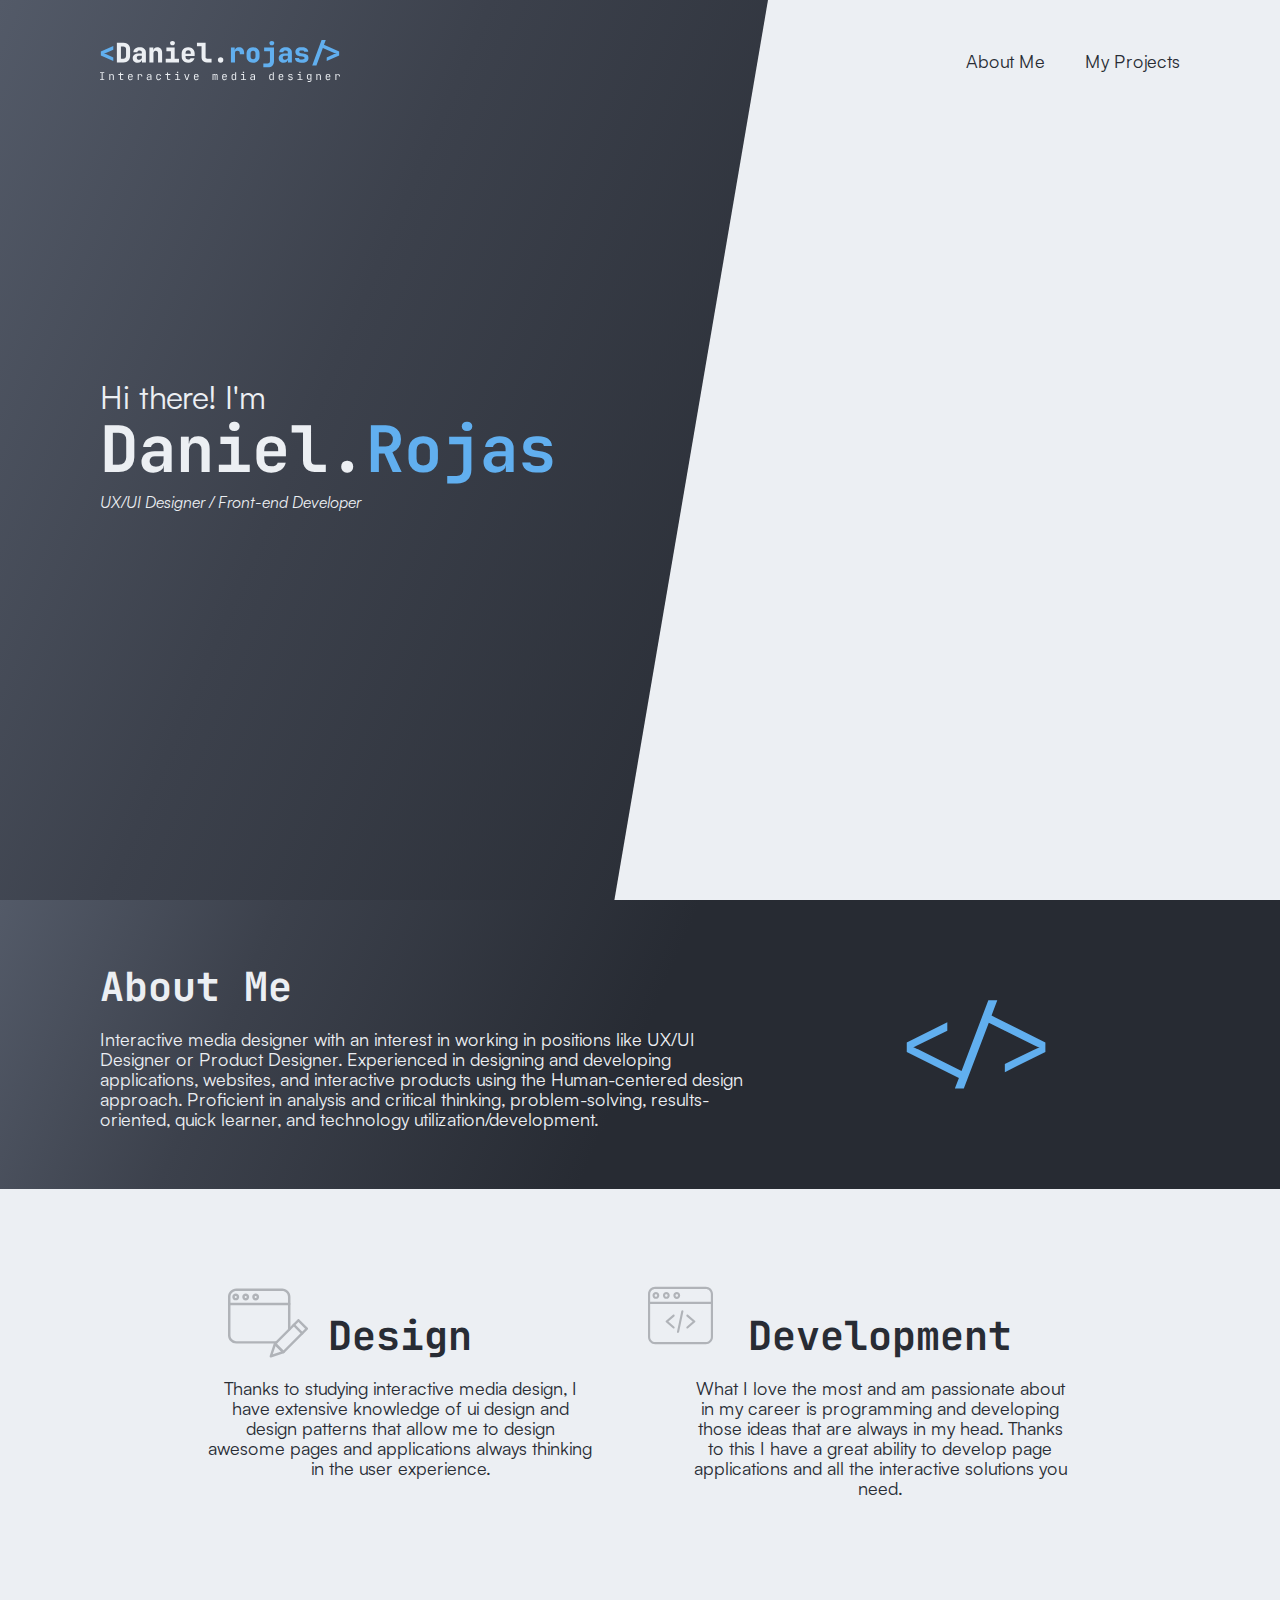
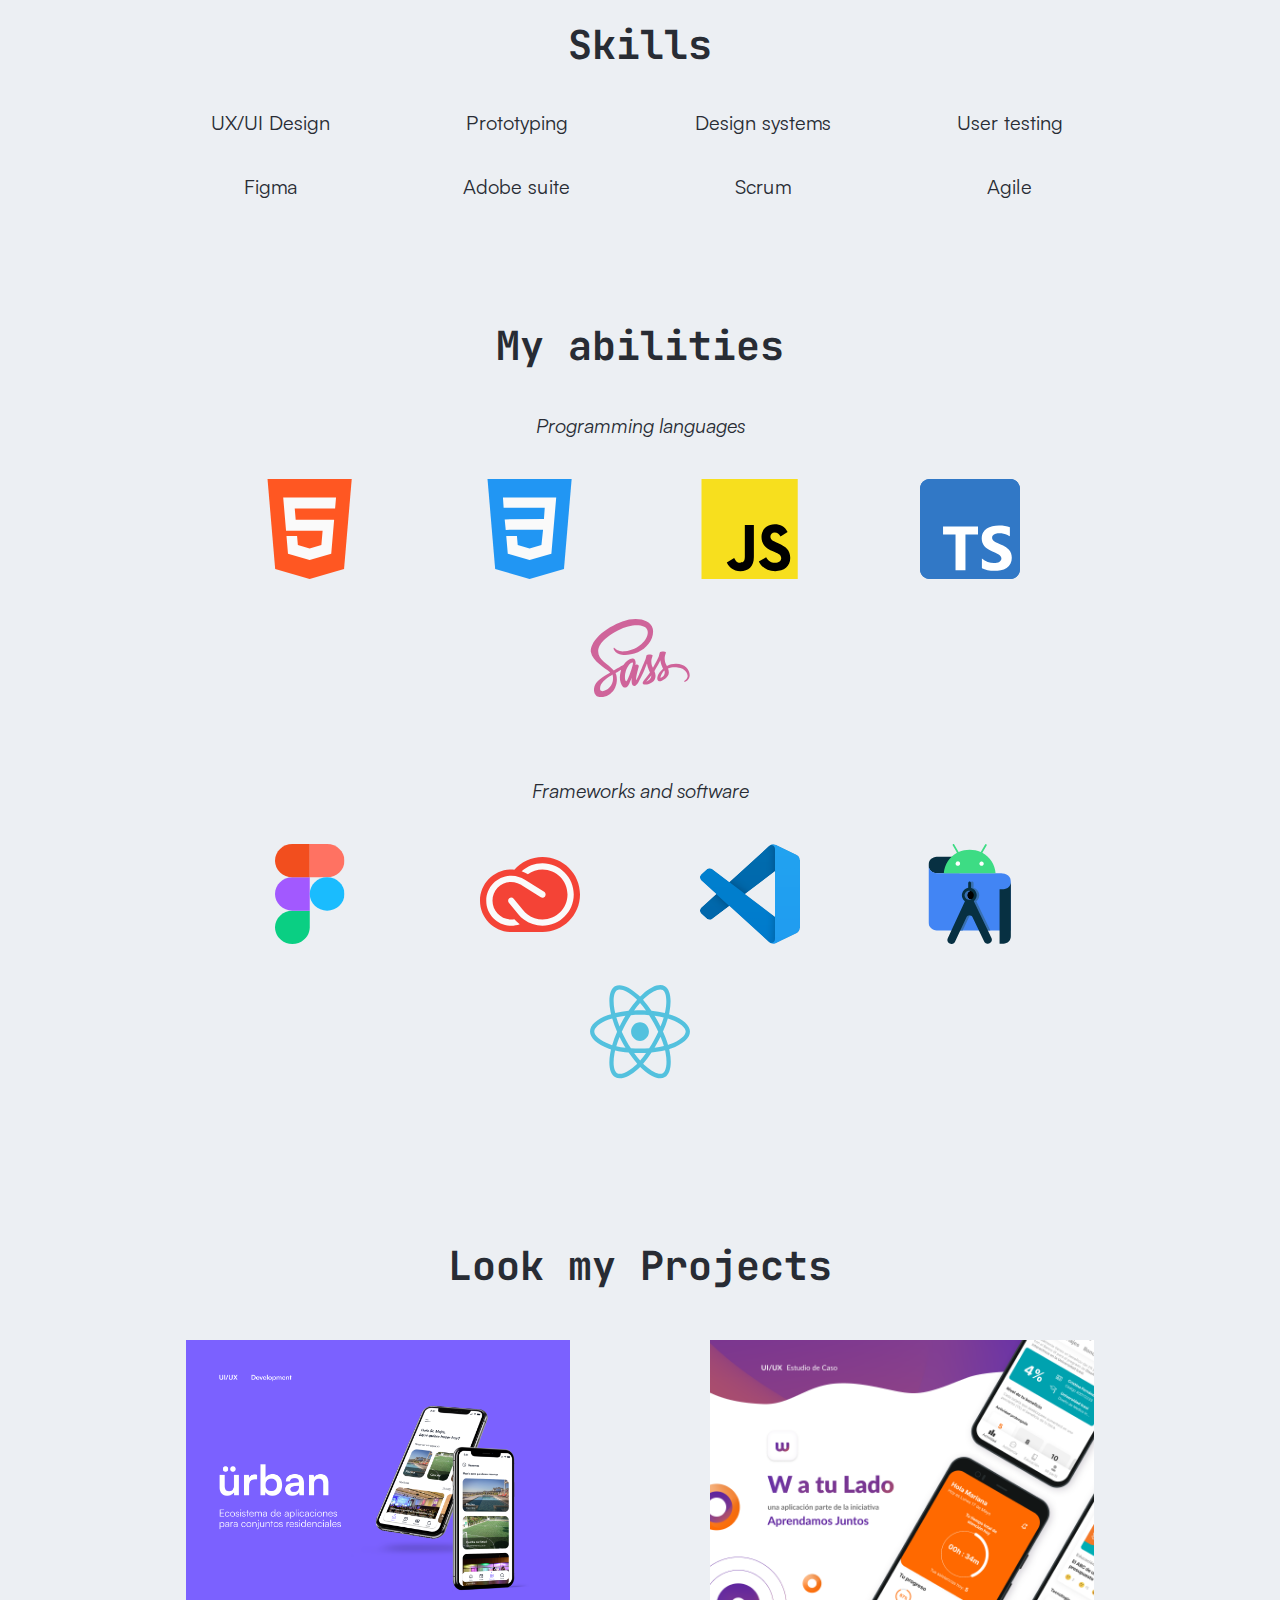
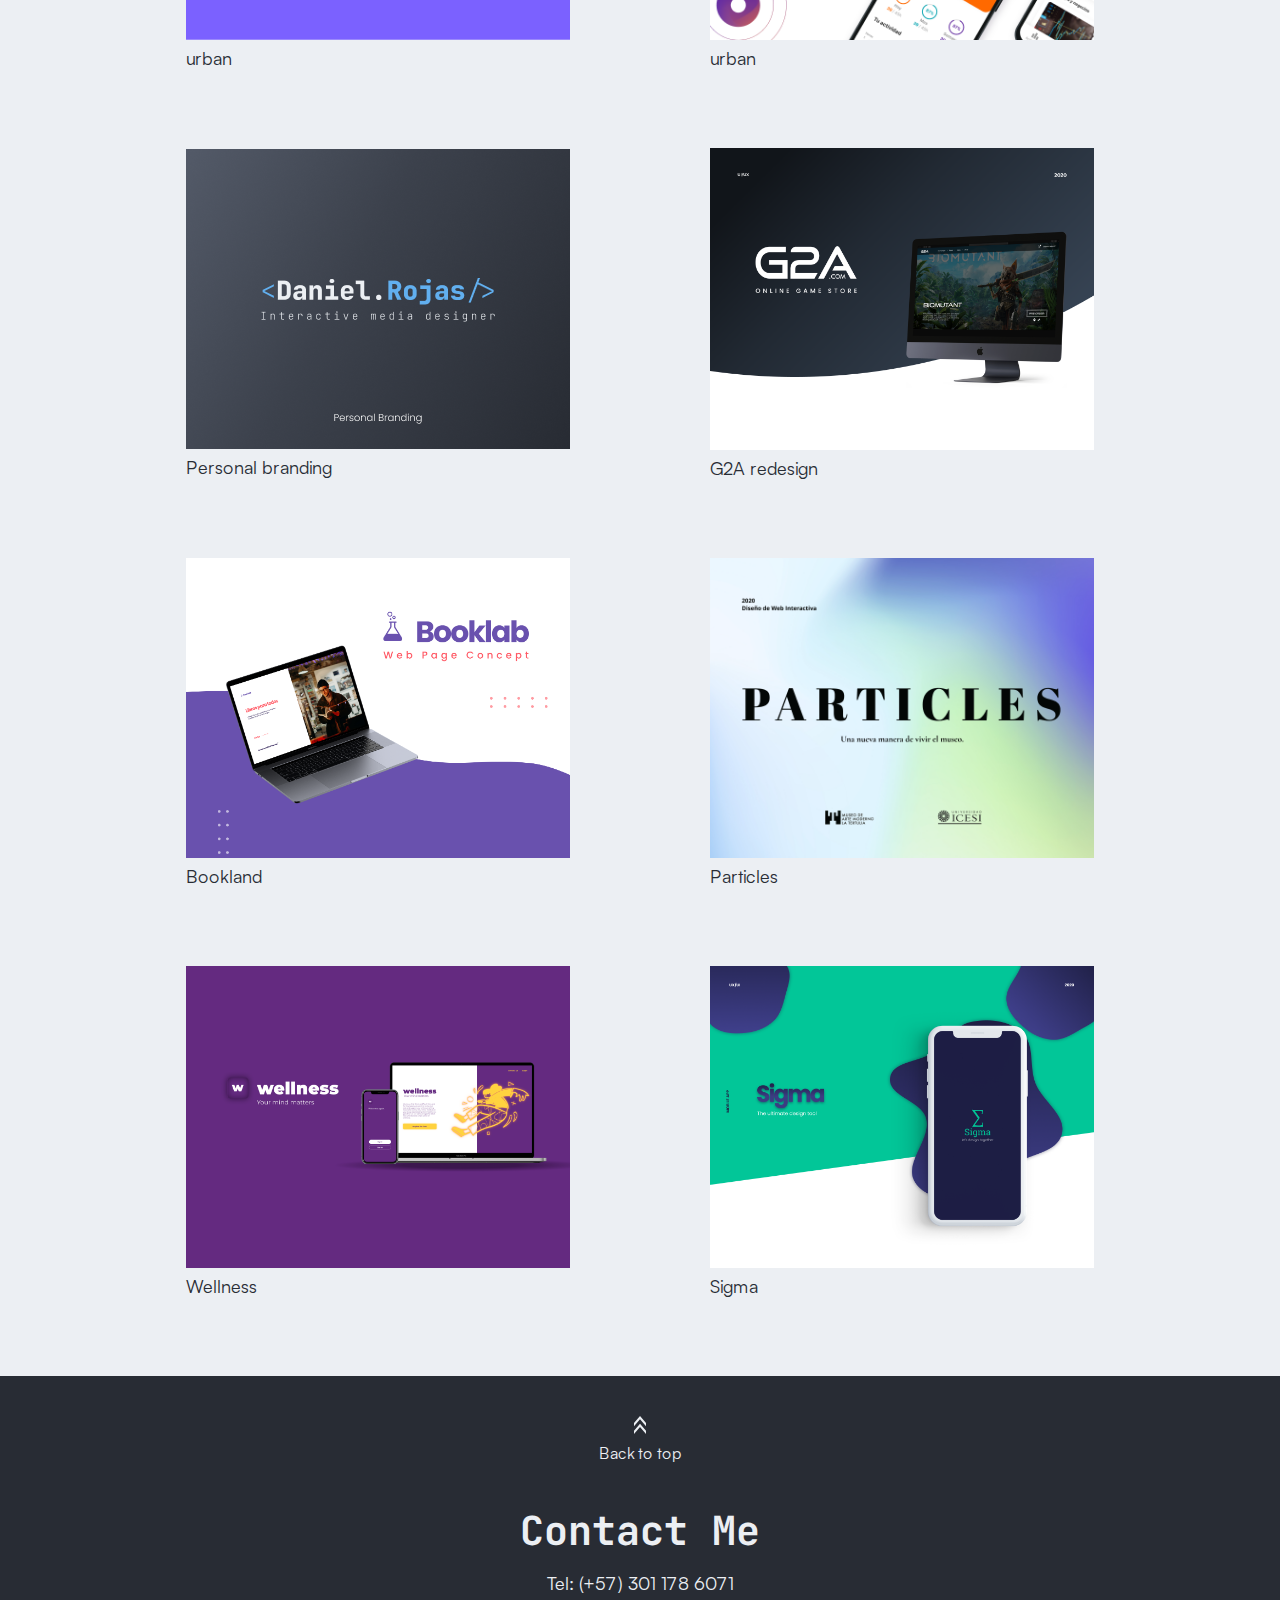
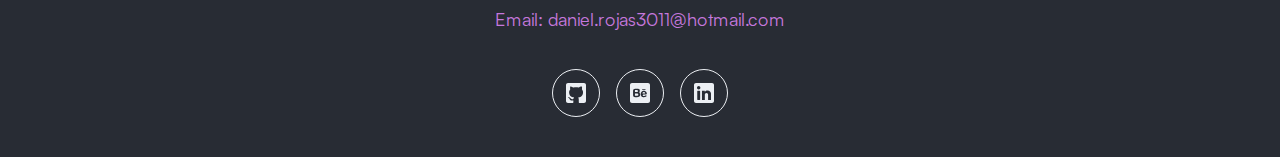
==== commit 7d7a87b7: "update 2" ====
--- a/index.html
+++ b/index.html
@@ -141,12 +141,17 @@
     <section class="gallery" id="myWorks">
       <h1 class="gallery__title">Look my Projects</h1>
       <section class="gallery__projects">
-        <section class="project__preview clickable" href="project1.html">
+        <section class="project__preview clickable">
           <img src="./images/Urban/urban_img_portada.png" alt="" />
           <p>urban</p>
         </section>
 
-        <section class="project__preview clickable" href="project1.html">
+        <section class="project__preview clickable">
+          <img src="./images/Banco W/bancoW_Cover Image.png" alt="" />
+          <p>urban</p>
+        </section>
+
+        <section class="project__preview clickable">
           <img src="./images/personalBranding/preview.png" alt="" />
           <p>Personal branding</p>
         </section>
@@ -190,7 +195,10 @@
       <section class="footer__data">
         <h1 class="white">Contact Me</h1>
         <p class="white"><b>Tel:</b> (+57) 301 178 6071</p>
-        <p class="pink emailAnimation clickable">
+        <p
+          class="pink emailAnimation clickable"
+          onclick=" javascript:window.open('mailto:Daniel.Rojas3011@hotmail.com', '_blank')"
+        >
           <b>Email:</b> daniel.rojas3011@hotmail.com
         </p>
       </section>
@@ -199,17 +207,17 @@
         <img
           src="./images/git-ico.svg"
           alt=""
-          onclick="javascript:location.href='https://github.com/danni3231'"
+          onclick="javascript:window.open('https://github.com/danni3231', '_blank')"
         />
         <img
           src="./images/behance_ico.svg"
           alt=""
-          onclick="javascript:location.href='https://www.behance.net/danni32310e23'"
+          onclick="javascript:window.open('https://www.behance.net/danni32310e23', '_blank')"
         />
         <img
           src="./images/in-ico.svg"
           alt=""
-          onclick="javascript:location.href='https://www.linkedin.com/in/jhoan-daniel-rojas-pabon-ab034b1b8/'"
+          onclick=" javascript:window.open('https://www.linkedin.com/in/jhoan-daniel-rojas-pabon-ab034b1b8/', '_blank')"
         />
       </section>
     </footer>
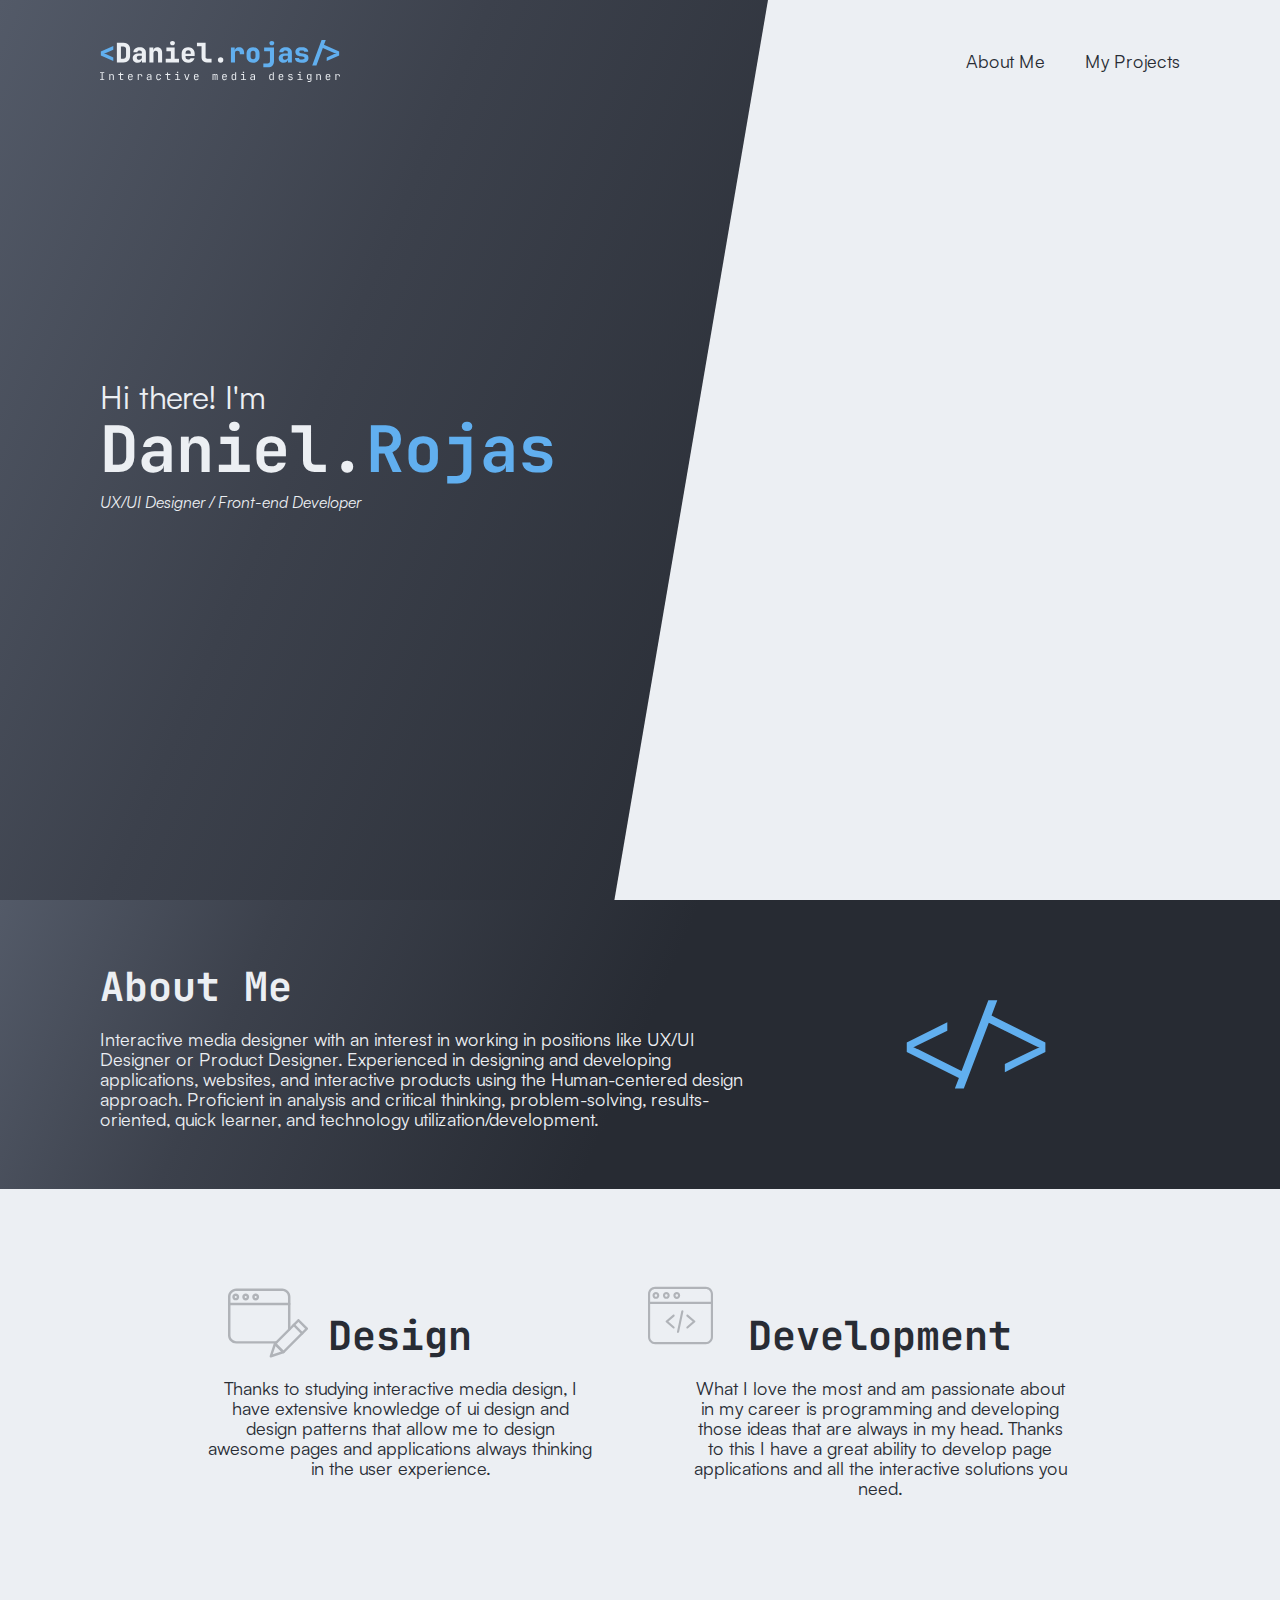
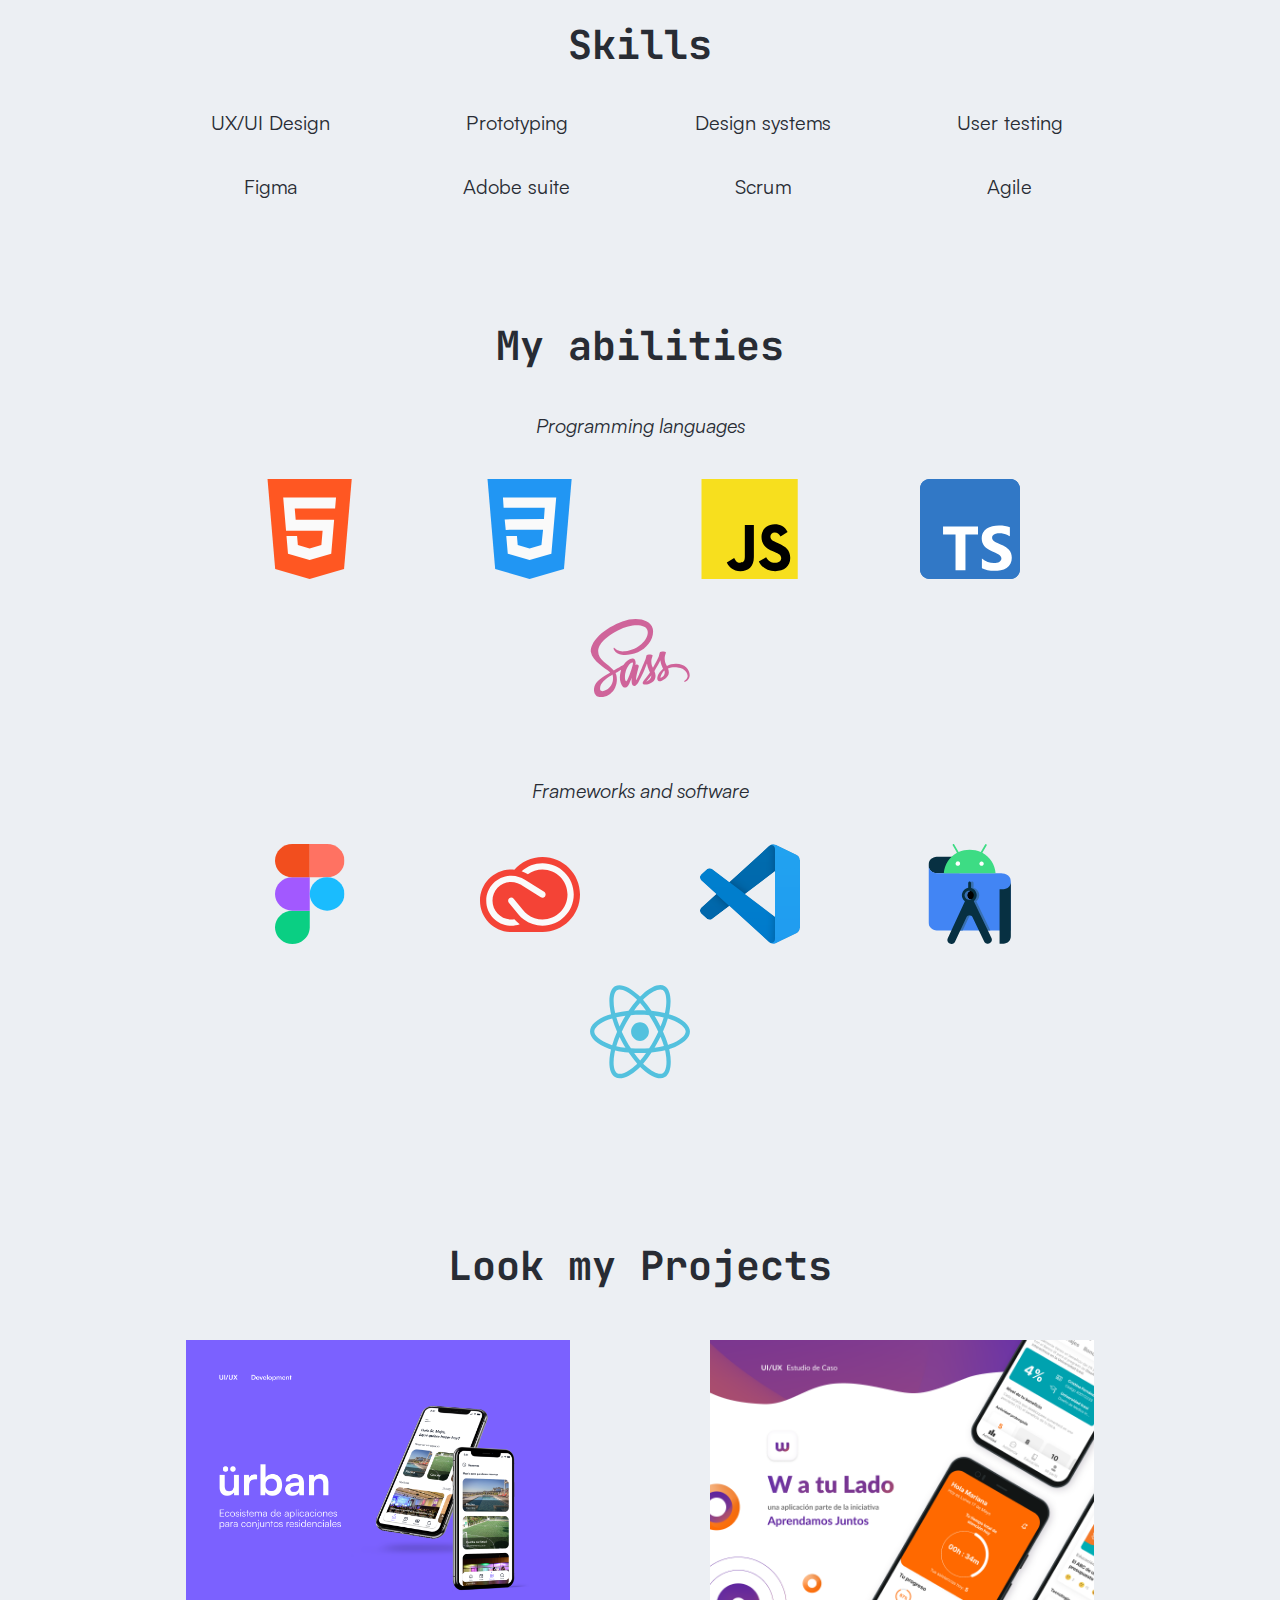
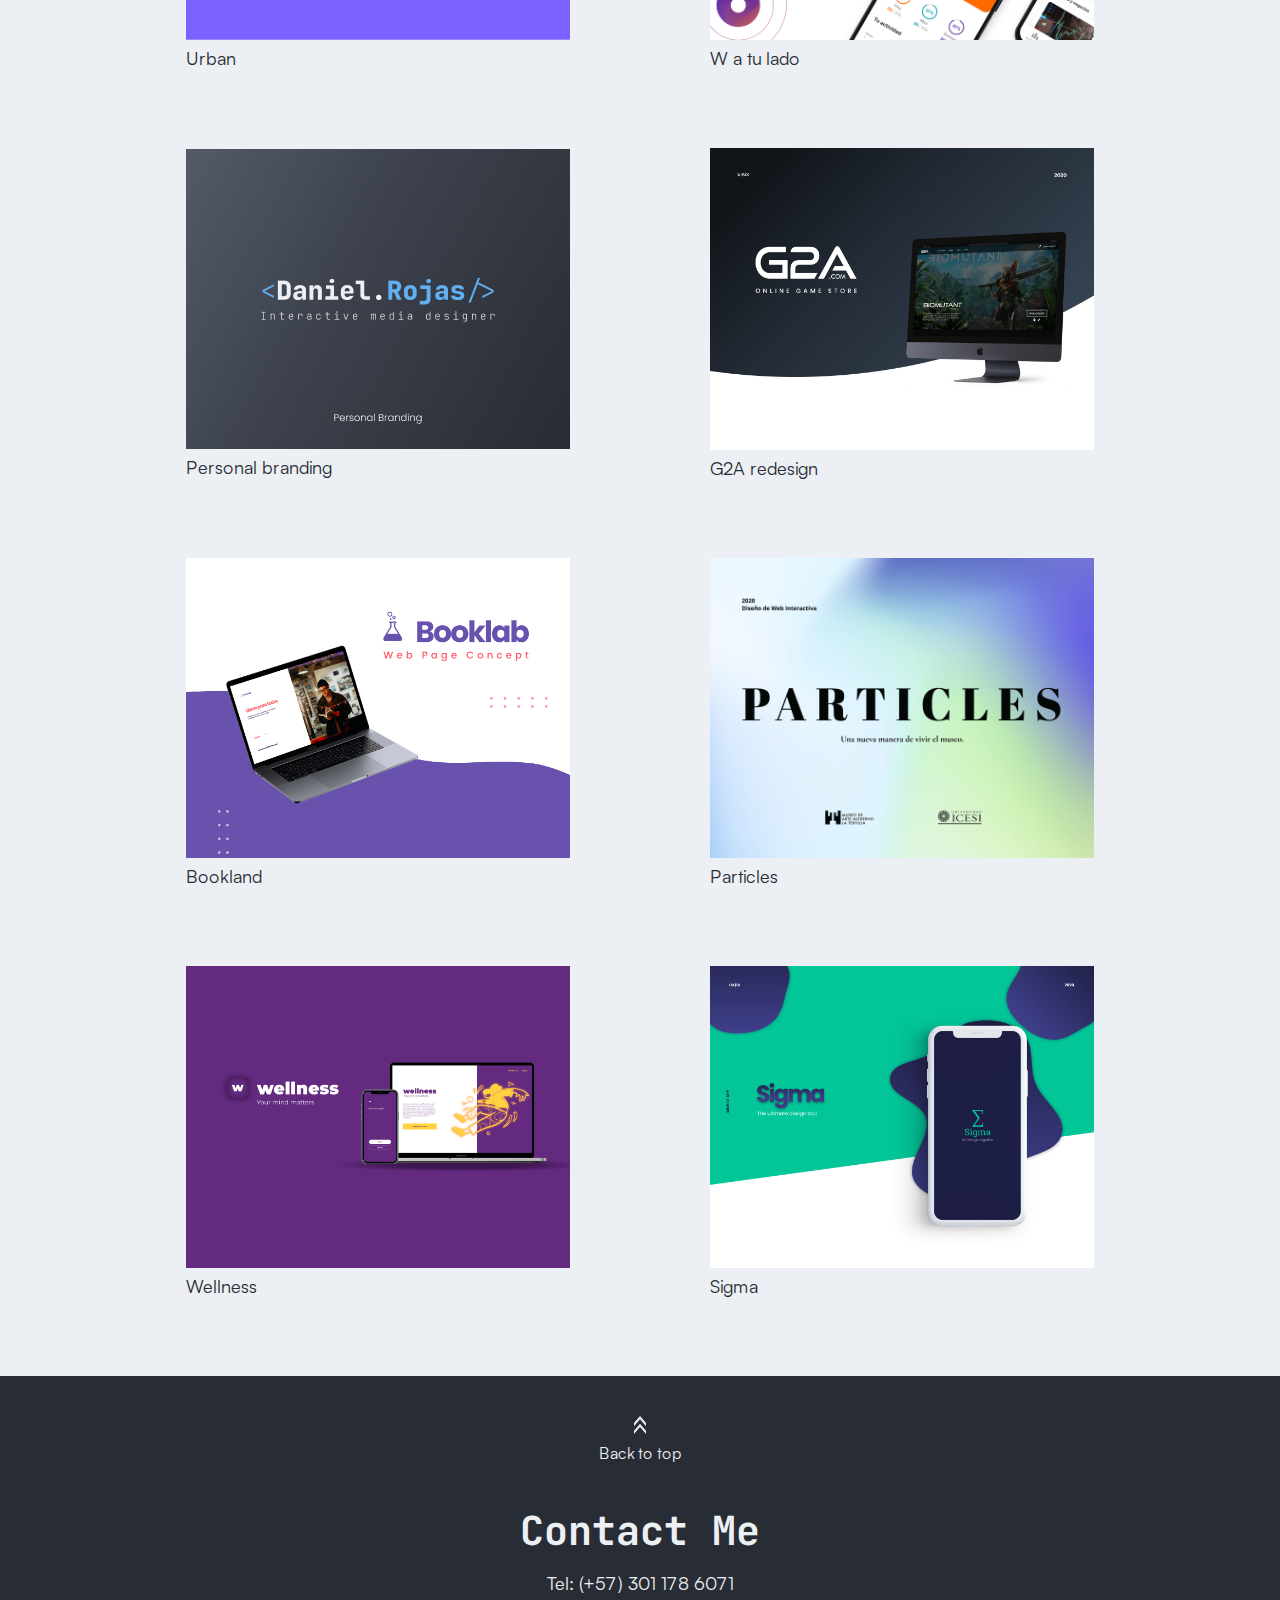
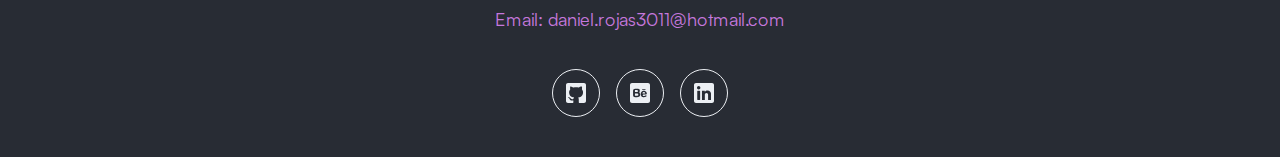
==== commit 88f02a5b: "Added responsive" ====
--- a/index.html
+++ b/index.html
@@ -143,12 +143,12 @@
       <section class="gallery__projects">
         <section class="project__preview clickable">
           <img src="./images/Urban/urban_img_portada.png" alt="" />
-          <p>urban</p>
+          <p>Urban</p>
         </section>
 
         <section class="project__preview clickable">
           <img src="./images/Banco W/bancoW_Cover Image.png" alt="" />
-          <p>urban</p>
+          <p>W a tu lado</p>
         </section>
 
         <section class="project__preview clickable">
--- a/style/main.css
+++ b/style/main.css
@@ -240,6 +240,11 @@
   flex-direction: column;
   align-items: center;
 }
+@media (max-width: 768px) {
+  .project {
+    gap: 60px;
+  }
+}
 .project__img {
   width: 100%;
   max-width: 1400px;
@@ -265,6 +270,14 @@
   flex-direction: column;
   gap: 8px;
 }
+@media (max-width: 768px) {
+  .project__preview {
+    width: 100%;
+  }
+  .project__preview p {
+    text-align: center;
+  }
+}
 
 .landing {
   height: 100vh;
@@ -344,6 +357,22 @@
   align-items: center;
   justify-content: center;
 }
+@media (max-width: 768px) {
+  .infoCard {
+    padding: 80px 40px;
+  }
+  .infoCard__text {
+    max-width: none;
+    gap: 20px;
+  }
+  .infoCard__text h1,
+  .infoCard__text p {
+    text-align: center;
+  }
+  .infoCard__element__container {
+    display: none;
+  }
+}
 
 .abilities {
   width: 100%;
@@ -354,10 +383,25 @@
   align-items: center;
   gap: 120px;
 }
+@media (max-width: 768px) {
+  .abilities {
+    padding: 80px 40px;
+    gap: 80px;
+  }
+  .abilities h1 {
+    font-size: 36px;
+  }
+}
 .abilities__description {
   width: 100%;
   display: flex;
   justify-content: space-around;
+}
+@media (max-width: 768px) {
+  .abilities__description {
+    flex-direction: column;
+    gap: 80px;
+  }
 }
 .abilities__description__ico {
   width: 80px;
@@ -369,6 +413,17 @@
 .abilities__description__ico--small {
   width: 65px;
 }
+@media (max-width: 768px) {
+  .abilities__description__ico {
+    position: relative;
+    width: 60px;
+    top: 0%;
+    left: 0px;
+  }
+  .abilities__description__ico--small {
+    width: 50px;
+  }
+}
 .abilities__description__chunk {
   max-width: 40%;
   display: flex;
@@ -379,6 +434,22 @@
 }
 .abilities__description__chunk h1 {
   position: relative;
+}
+@media (max-width: 768px) {
+  .abilities__description__chunk h1 {
+    display: flex;
+    flex-direction: row-reverse;
+    align-items: center;
+    justify-content: center;
+    gap: 20px;
+  }
+}
+@media (max-width: 768px) {
+  .abilities__description__chunk {
+    width: 100%;
+    max-width: none;
+    gap: 20px;
+  }
 }
 .abilities__softSkills {
   display: flex;
@@ -429,16 +500,29 @@
   width: 100px;
   max-height: 100px;
 }
+@media (max-width: 768px) {
+  .abilities__apps__container img {
+    width: 80px;
+    max-height: 80px;
+  }
+}
 
 .gallery {
   width: 100%;
   padding: 80px;
   display: flex;
   flex-direction: column;
+}
+@media (max-width: 768px) {
+  .gallery {
+    padding: 80px 40px;
+    gap: 20px;
+  }
 }
 .gallery__title {
   align-self: center;
   margin-bottom: 48px;
+  text-align: center;
 }
 .gallery__projects {
   width: 100%;
@@ -459,6 +543,15 @@
   justify-content: center;
   gap: 40px;
 }
+@media (max-width: 768px) {
+  .footer {
+    text-align: center;
+    padding: 60px 40px;
+  }
+  .footer h1 {
+    font-size: 36px;
+  }
+}
 .footer__btnTop {
   display: flex;
   flex-direction: column;
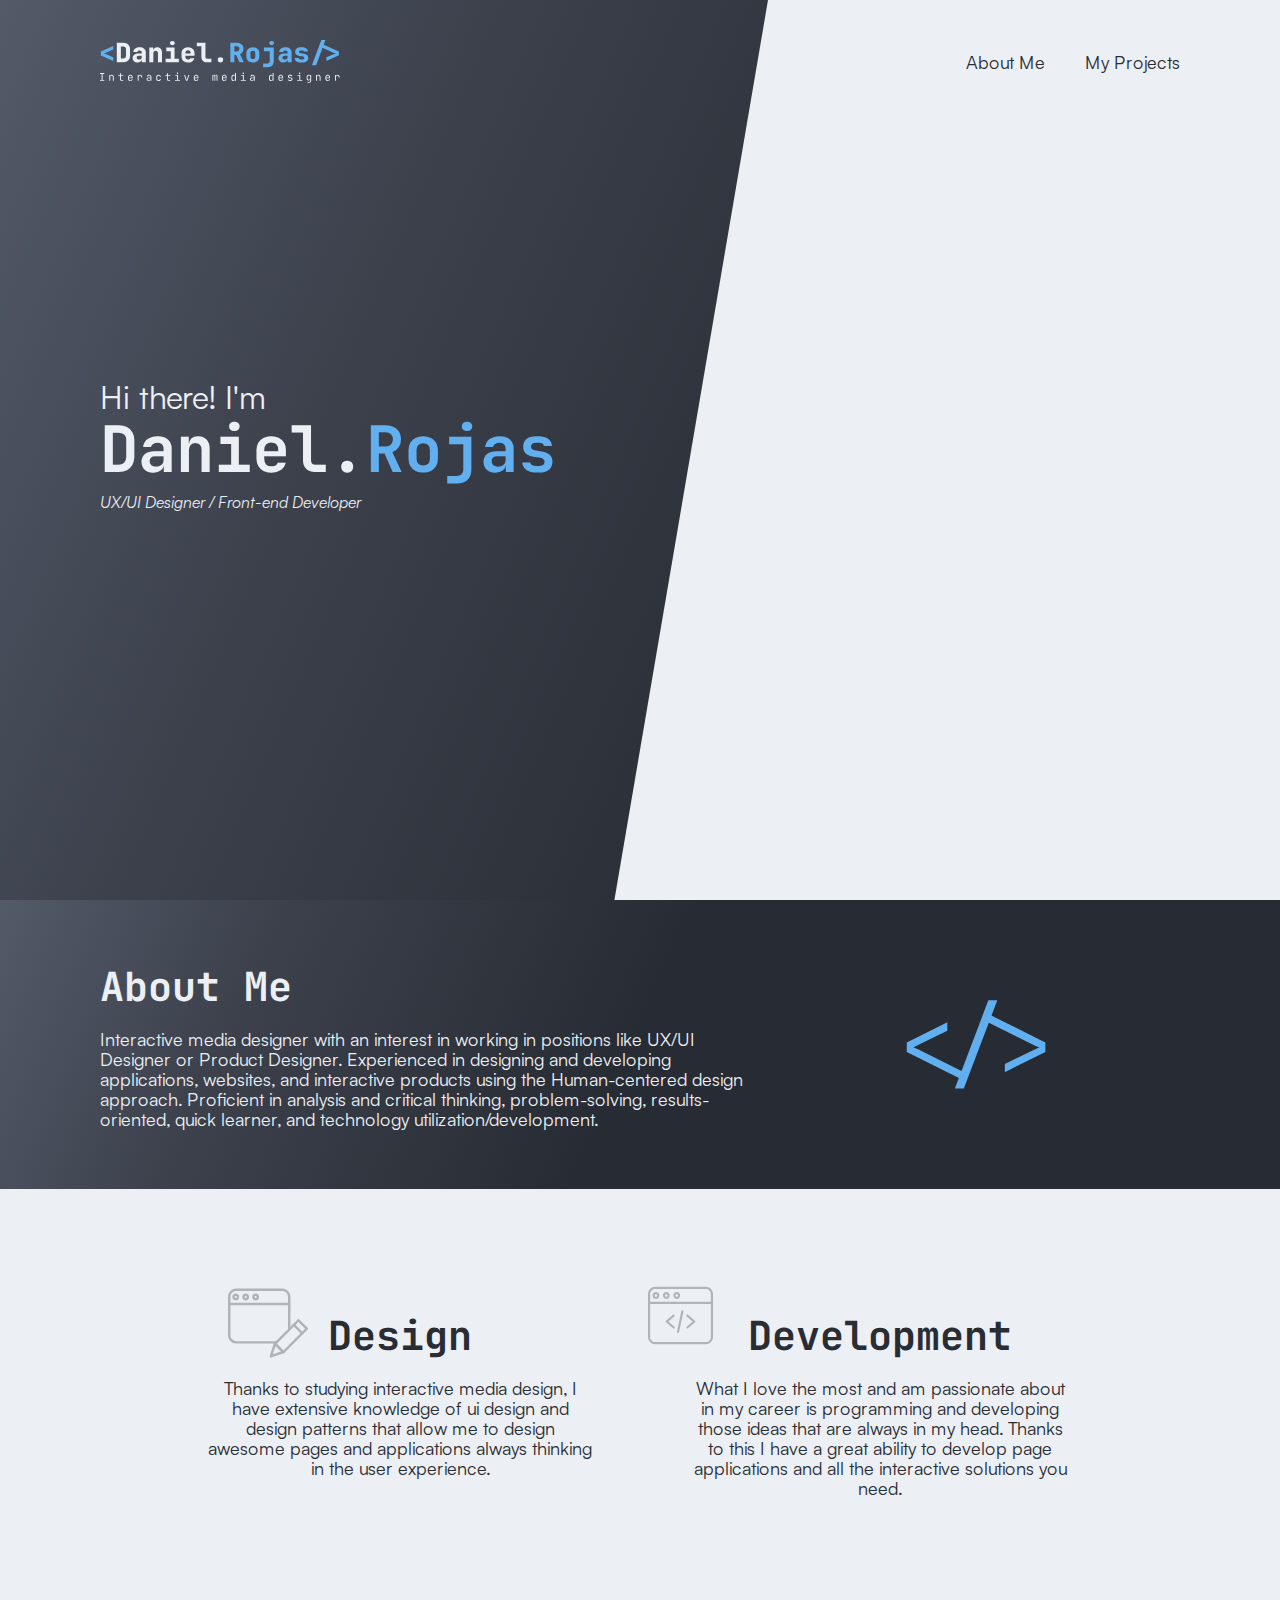
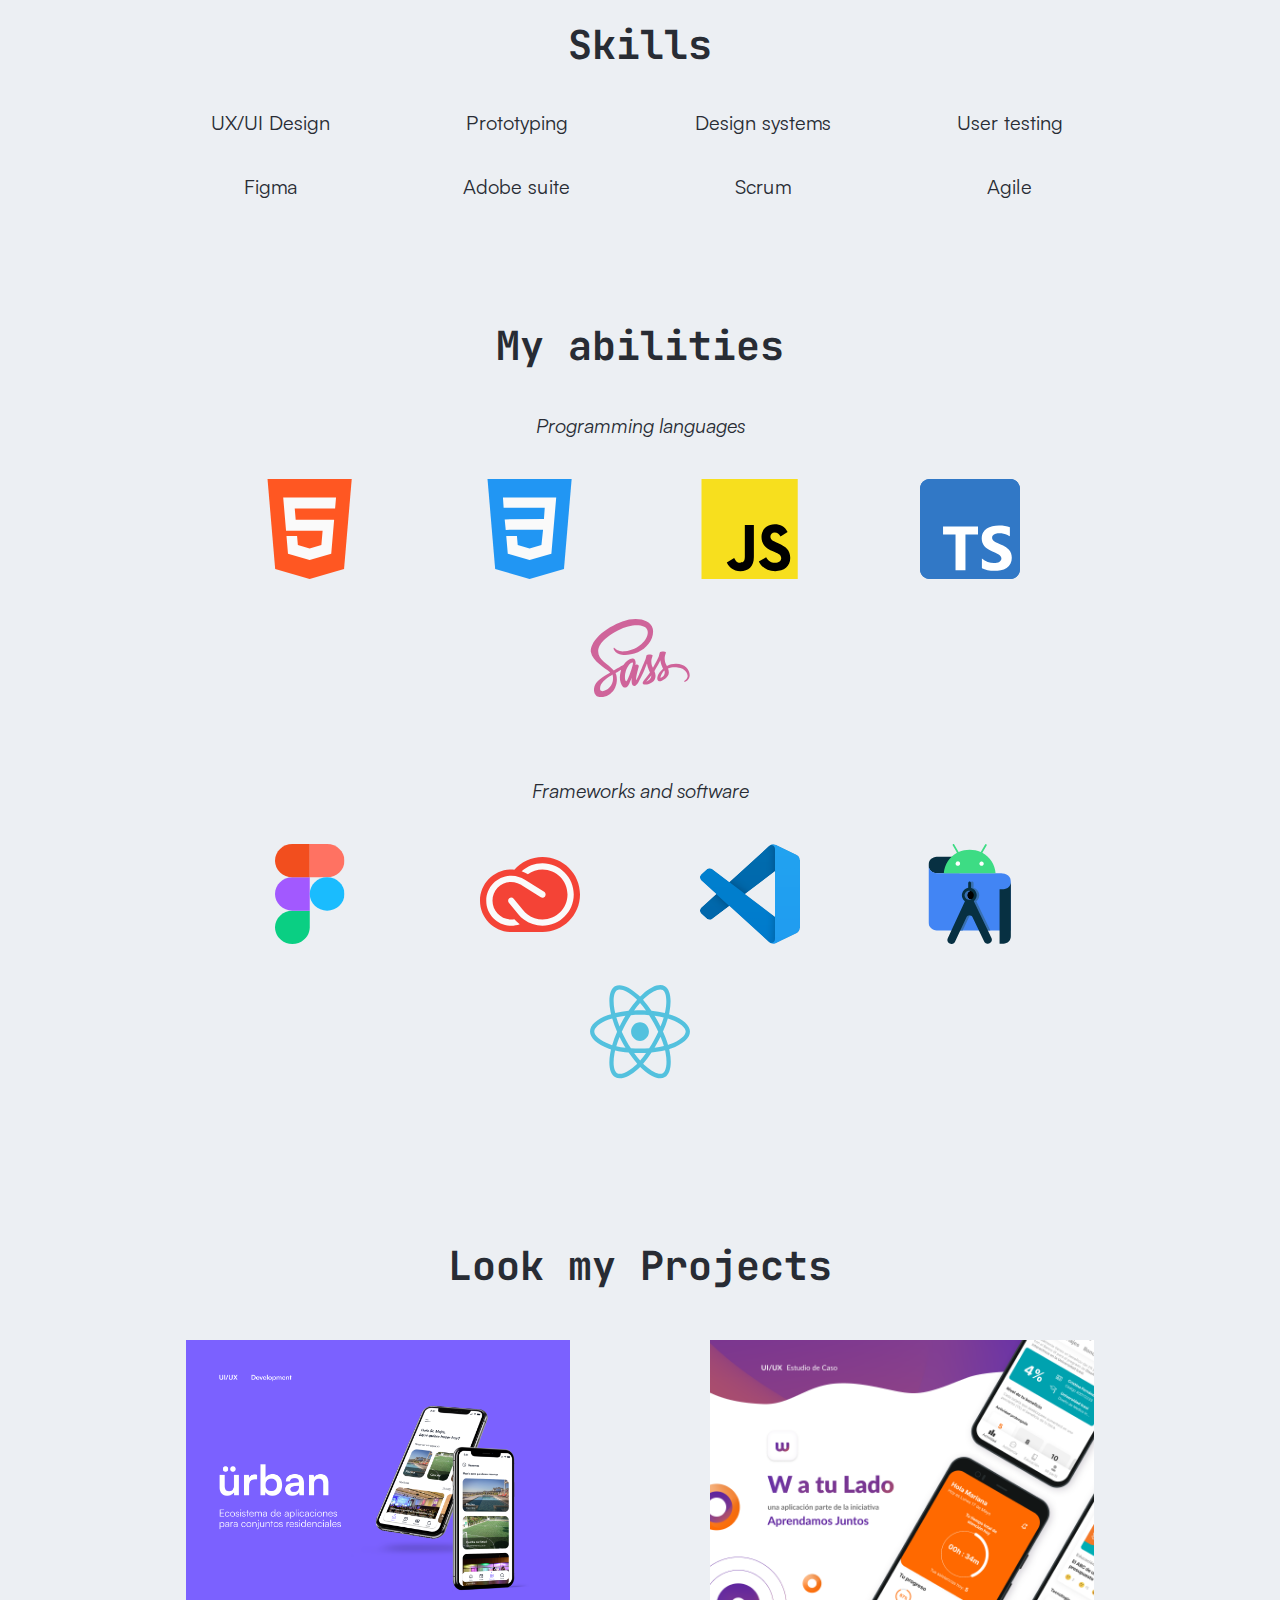
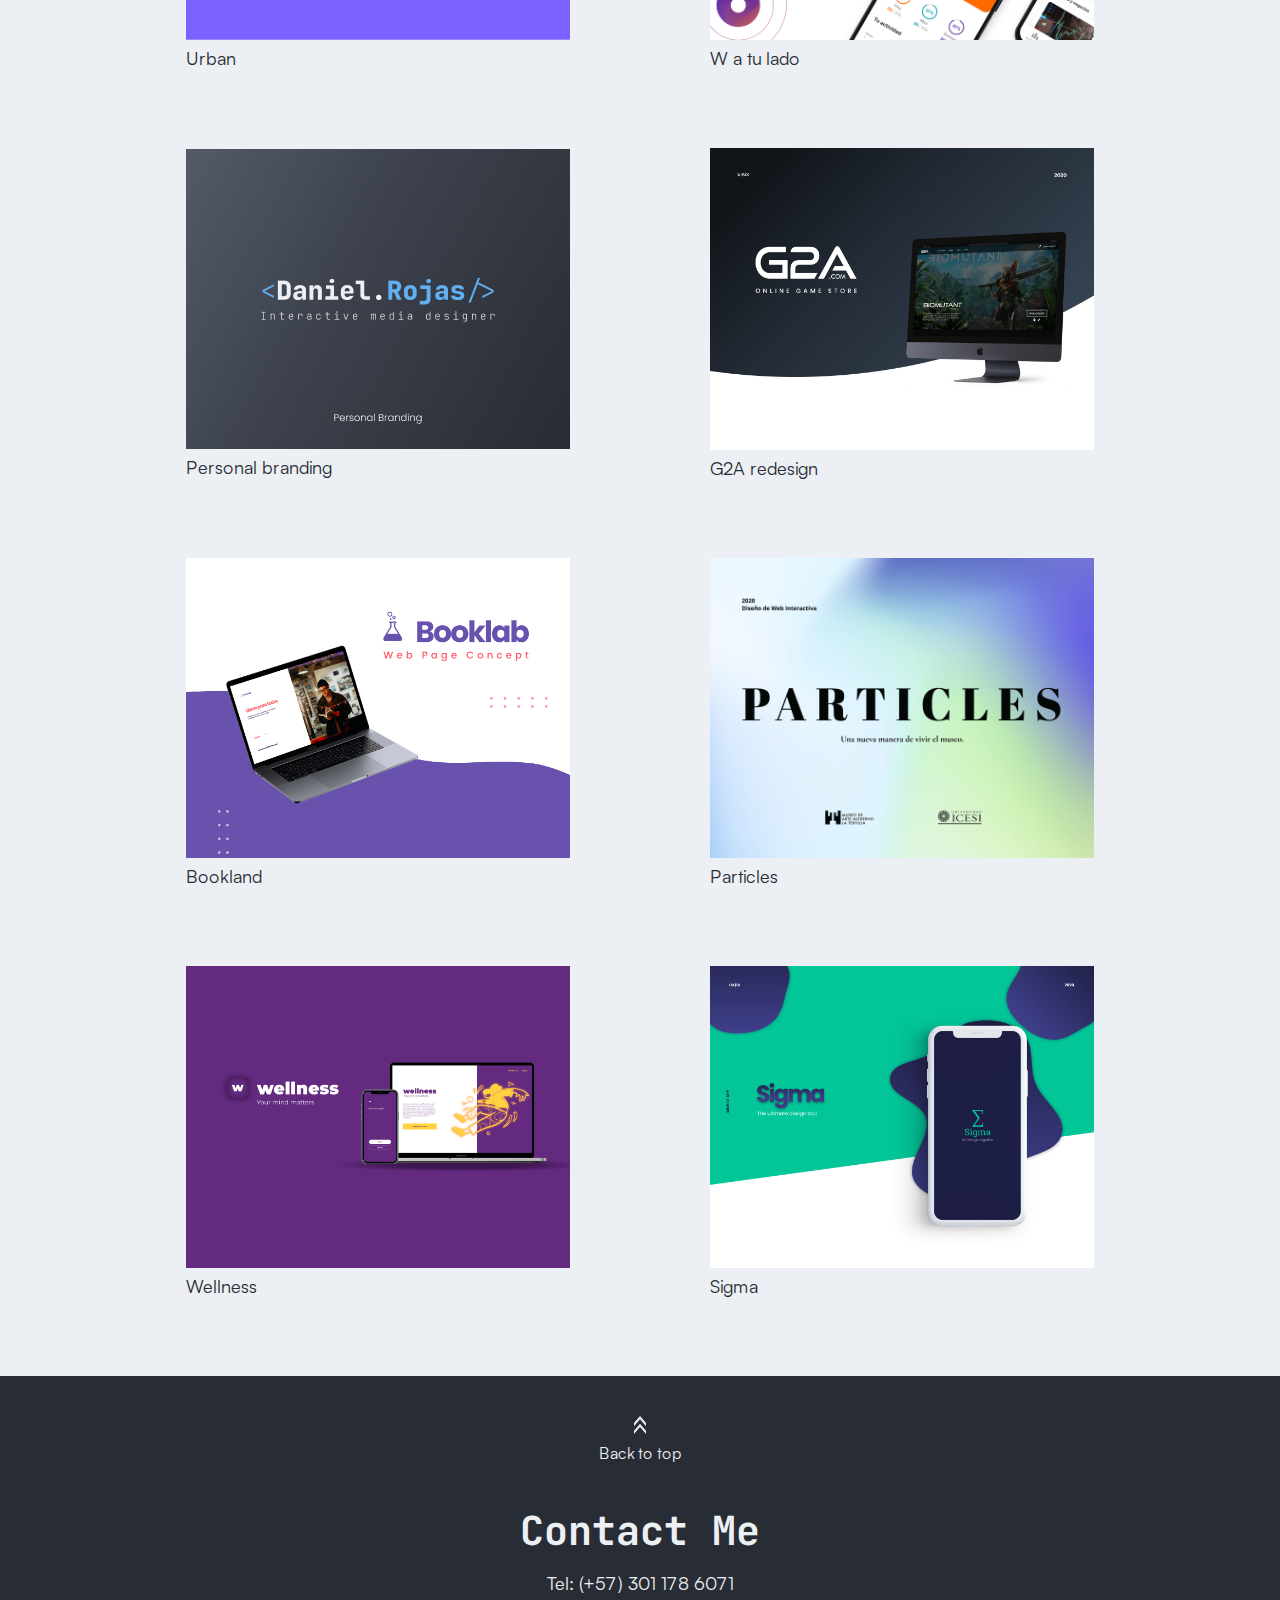
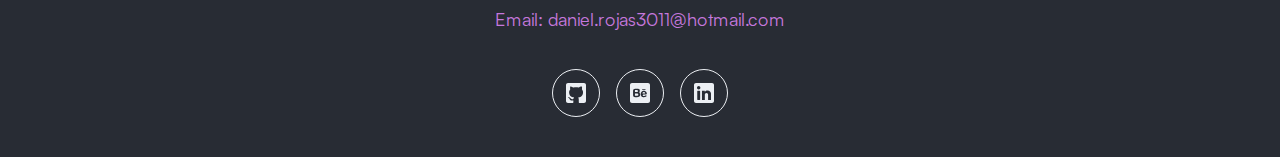
==== commit 3f5f3d0f: "finished responsive" ====
--- a/index.html
+++ b/index.html
@@ -16,6 +16,13 @@
         alt=""
         onclick="javascript:location.href='index.html'"
       />
+
+      <img
+      class="header__burgerMenu clickable"
+      src="./images/burger_ico.svg"
+      alt=""
+    />
+
       <nav class="header__nav">
         <a class="header__nav__link" href="#about">About Me</a>
         <a class="header__nav__link" href="#myWorks">My Projects</a>
--- a/style/main.css
+++ b/style/main.css
@@ -225,13 +225,42 @@
 .header__logo {
   width: 240px;
 }
-.header__logo__container {
-  background: linear-gradient(113.3deg, #535a68 0%, #3c414c 42.54%, #272b33 100%);
-}
 .header__nav {
   display: flex;
   gap: 40px;
 }
+.header__burgerMenu {
+  display: none;
+  width: 32px;
+}
+@media (max-width: 768px) {
+  .header {
+    padding: 40px;
+    background: linear-gradient(113.3deg, #535a68 0%, #3c414c 42.54%, #272b33 100%);
+    -webkit-clip-path: polygon(0 0, 100% 0%, 100% 82%, 0 100%);
+            clip-path: polygon(0 0, 100% 0%, 100% 82%, 0 100%);
+  }
+  .header__logo {
+    content: url("../images/LogoSmall.svg");
+    width: 80px;
+  }
+  .header__nav {
+    display: none;
+  }
+  .header__burgerMenu {
+    display: flex;
+  }
+  .header--v2 {
+    padding: 40px;
+    -webkit-clip-path: none;
+            clip-path: none;
+  }
+  .header--v2 .header__logo__container {
+    padding: 0px;
+    -webkit-clip-path: none;
+            clip-path: none;
+  }
+}
 
 .project {
   width: 100%;
@@ -242,7 +271,7 @@
 }
 @media (max-width: 768px) {
   .project {
-    gap: 60px;
+    padding: 40px 20px;
   }
 }
 .project__img {
@@ -280,6 +309,7 @@
 }
 
 .landing {
+  width: 100%;
   height: 100vh;
   display: flex;
 }
@@ -333,6 +363,39 @@
     margin-right: -20px;
   }
 }
+@media (max-width: 768px) {
+  .landing {
+    flex-direction: column-reverse;
+  }
+  .landing__info {
+    width: 100%;
+    position: absolute;
+    padding: 40px;
+    padding-top: 60px;
+    text-align: center;
+    -webkit-clip-path: polygon(0 15%, 100% 0%, 100% 100%, 0% 100%);
+            clip-path: polygon(0 15%, 100% 0%, 100% 100%, 0% 100%);
+  }
+  .landing__info p {
+    font-size: 32px;
+  }
+  .landing__info h1 {
+    font-size: 36px;
+  }
+  .landing__info h2 {
+    font-size: 16px;
+  }
+  .landing__photo {
+    width: 100%;
+    justify-content: center;
+    align-items: center;
+    padding-left: 40px;
+    overflow: hidden;
+  }
+  .landing__photo img {
+    height: 75%;
+  }
+}
 
 .infoCard {
   width: 100%;
@@ -364,6 +427,7 @@
   .infoCard__text {
     max-width: none;
     gap: 20px;
+    font-size: 36px;
   }
   .infoCard__text h1,
   .infoCard__text p {
@@ -524,6 +588,11 @@
   margin-bottom: 48px;
   text-align: center;
 }
+@media (max-width: 768px) {
+  .gallery__title {
+    font-size: 36px;
+  }
+}
 .gallery__projects {
   width: 100%;
   display: flex;
